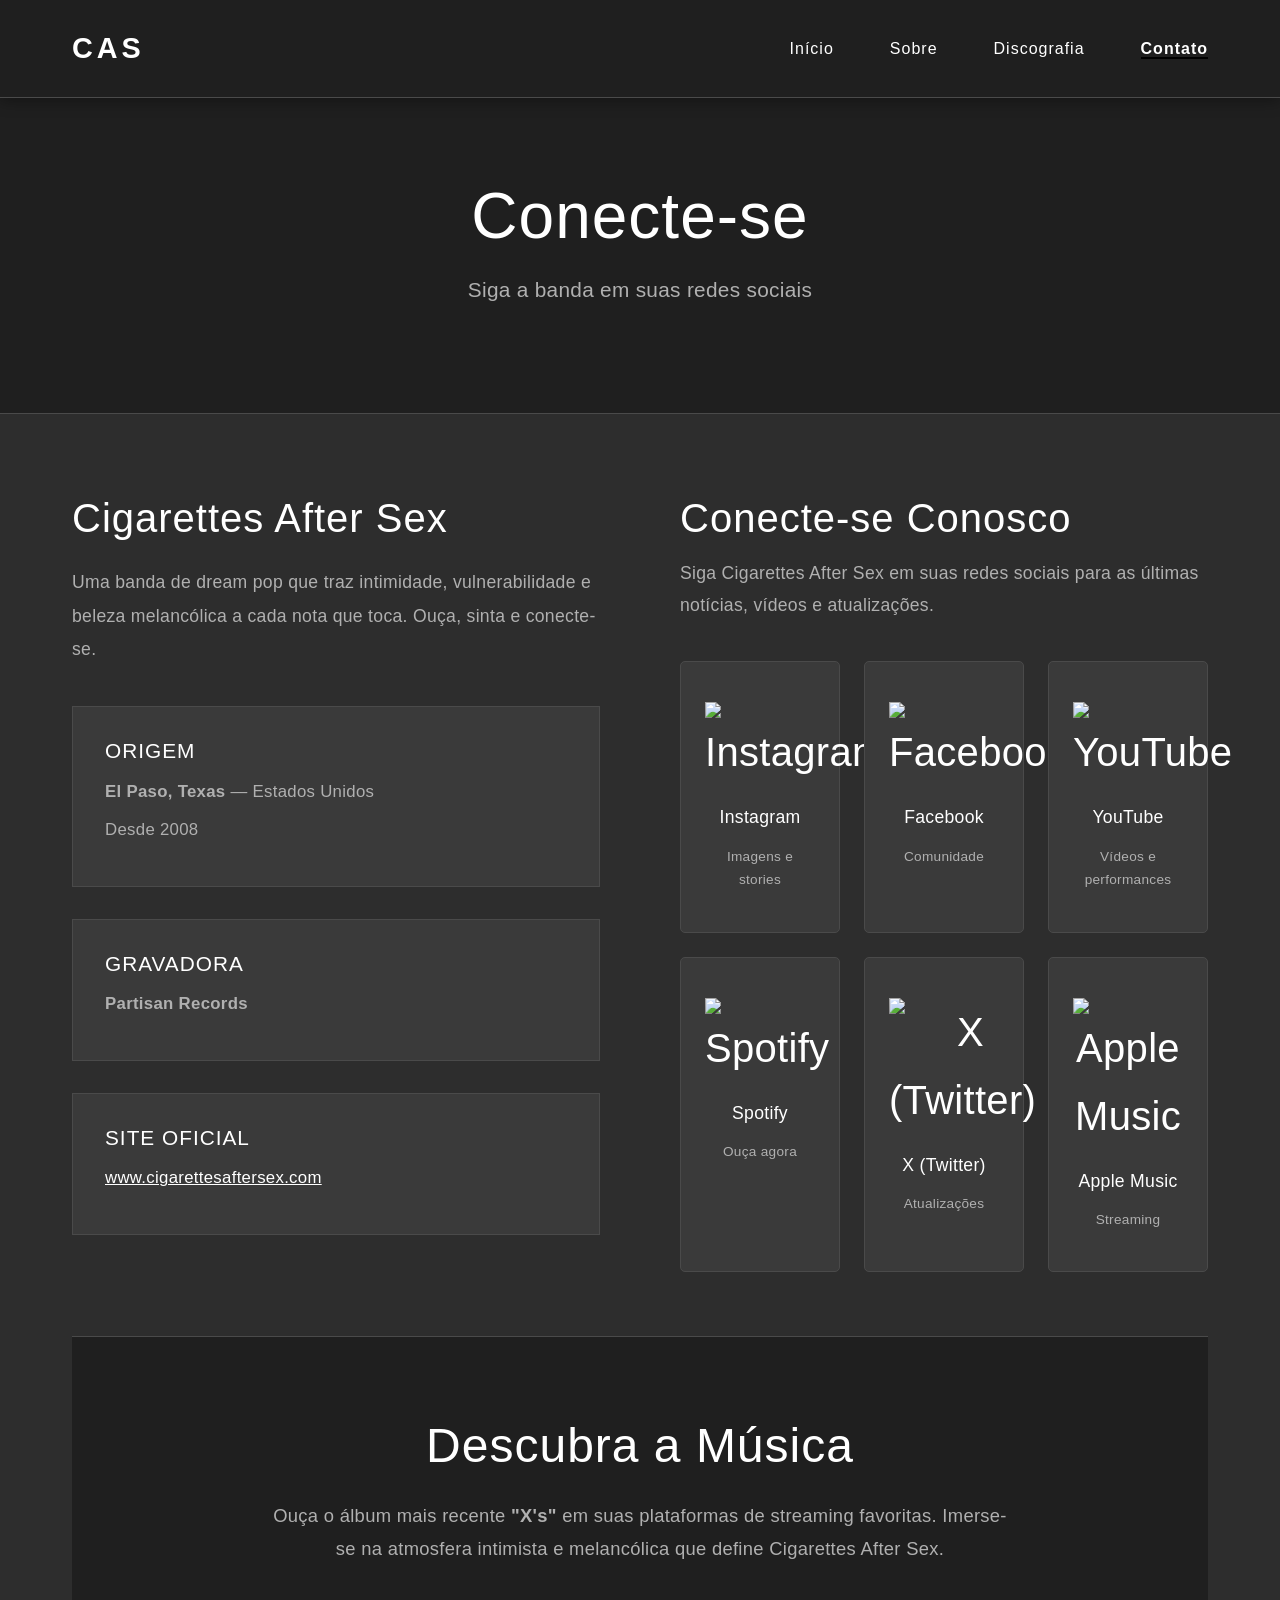
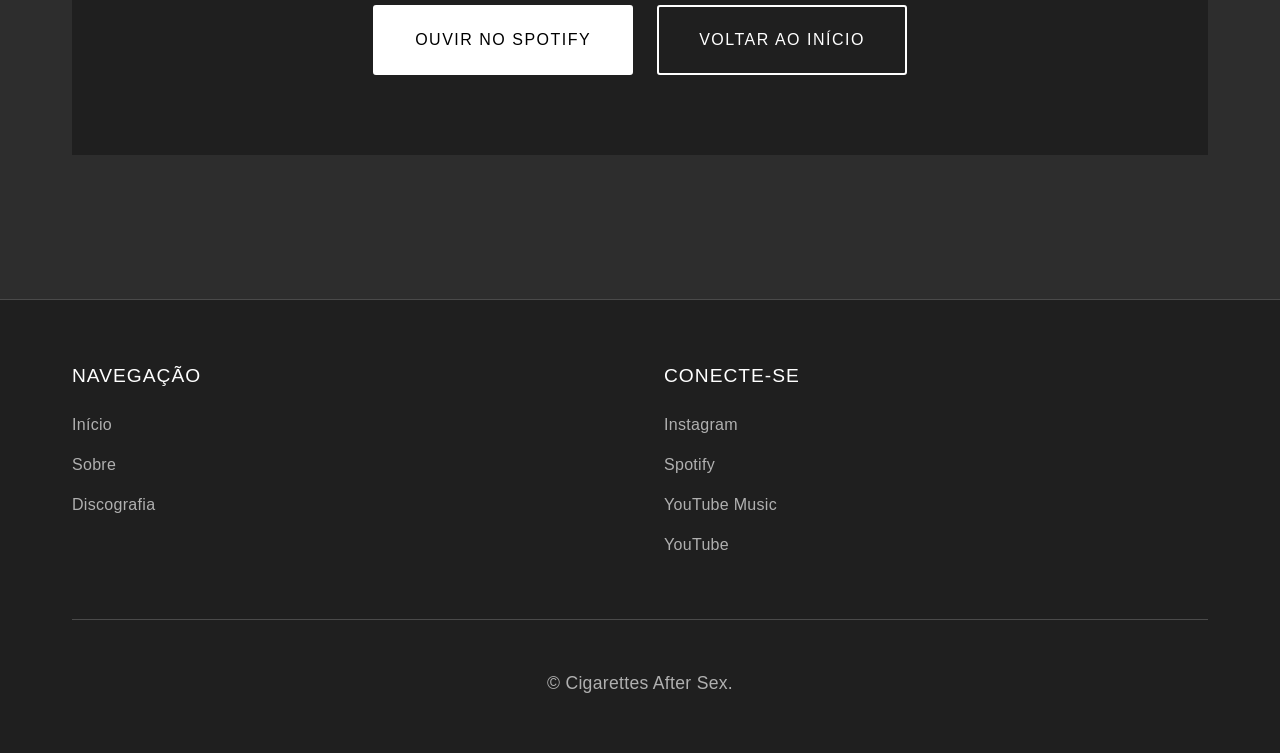
==== contato.html @ 768400b0 "Add files via upload" ====
<!DOCTYPE html>
<html lang="pt-BR">

<head>
    <meta charset="UTF-8">
    <meta name="viewport" content="width=device-width, initial-scale=1.0">
    <title>Cigarettes After Sex - Música Etérea</title>
    <link rel="stylesheet" href="styles.css">
    <link rel="preconnect" href="https://fonts.googleapis.com">
    <link rel="preconnect" href="https://fonts.gstatic.com" crossorigin>
    <link href="https://fonts.googleapis.com/css2?family=Roboto:wght@400;700&display=swap" rel="stylesheet">
    <link rel="icon" type="image/x-icon" href="img/Capa de Cigarettes After Sex.jpg">
</head>

<body>
    <!-- Navigation -->
    <nav class="navbar">
        <div class="nav-container">
            <div class="logo">CAS</div>
            <div class="hamburger" id="hamburger">
                <span></span>
                <span></span>
                <span></span>
            </div>
            <ul class="nav-menu" id="navMenu">
                <li><a href="index.html">Início</a></li>
                <li><a href="sobre.html">Sobre</a></li>
                <li><a href="discografia.html">Discografia</a></li>
                <li><a href="contato.html">Contato</a></li>
            </ul>
        </div>
    </nav>

    <!-- Page Header -->
    <section class="page-header">
        <div class="container">
            <h1>Conecte-se</h1>
            <p class="subtitle">Siga a banda em suas redes sociais</p>
        </div>
    </section>

    <!-- Content -->
    <main class="container content-main">
        <section class="contact-section">
            <div class="contact-grid">
                <div class="contact-info">
                    <h2>Cigarettes After Sex</h2>
                    <p class="about-text">
                        Uma banda de dream pop que traz intimidade, vulnerabilidade e beleza melancólica
                        a cada nota que toca. Ouça, sinta e conecte-se.
                    </p>

                    <div class="info-box">
                        <h3>Origem</h3>
                        <p><strong>El Paso, Texas</strong> — Estados Unidos</p>
                        <p class="small-text">Desde 2008</p>
                    </div>

                    <div class="info-box">
                        <h3>Gravadora</h3>
                        <p><strong>Partisan Records</strong></p>
                    </div>

                    <div class="info-box">
                        <h3>Site Oficial</h3>
                        <p><a href="https://www.cigarettesaftersex.com" target="_blank"
                                class="external-link">www.cigarettesaftersex.com</a></p>
                    </div>
                </div>

                <div class="social-links">
                    <h2>Conecte-se Conosco</h2>
                    <p class="social-intro">Siga Cigarettes After Sex em suas redes sociais para as últimas notícias,
                        vídeos e atualizações.</p>

                    <div class="social-grid">
                        <a href="https://www.instagram.com/cigsaftersex/" target="_blank" class="social-card">
                            <div class="social-icon"><img src="img/instagram.png" alt="Instagram"
                                    style="width: 40px; height: 40px;"></div>
                            <p>Instagram</p>
                            <span class="social-note">Imagens e stories</span>
                        </a>

                        <a href="https://www.facebook.com/CigarettesAfterSex/" target="_blank" class="social-card">
                            <div class="social-icon"><img src="img/facebook.png" alt="Facebook"
                                    style="width: 40px; height: 40px;"></div>
                            <p>Facebook</p>
                            <span class="social-note">Comunidade</span>
                        </a>

                        <a href="https://www.youtube.com/channel/UCqNxhPZoLJ81i5QaK4nqn8A" target="_blank"
                            class="social-card">
                            <div class="social-icon"><img src="img/youtube.png" alt="YouTube"
                                    style="width: 40px; height: 40px;"></div>
                            <p>YouTube</p>
                            <span class="social-note">Vídeos e performances</span>
                        </a>

                        <a href="https://open.spotify.com/intl-pt/artist/1QAJqy2dA3ihHBFIHRphZj?si=LBuPsVwVQZmtWp7Cc4Pc-w"
                            target="_blank" class="social-card">
                            <div class="social-icon"><img src="img/spotify.png" alt="Spotify"
                                    style="width: 40px; height: 40px;"></div>
                            <p>Spotify</p>
                            <span class="social-note">Ouça agora</span>
                        </a>

                        <a href="https://x.com/CigsAfterSexx" target="_blank" class="social-card">
                            <div class="social-icon"><img src="img/twitter.png" alt="X (Twitter)"
                                    style="width: 40px; height: 40px;"></div>
                            <p>X (Twitter)</p>
                            <span class="social-note">Atualizações</span>
                        </a>

                        <a href="https://music.apple.com/br/artist/cigarettes-after-sex/1069739468" target="_blank"
                            class="social-card">
                            <div class="social-icon"><img src="img/applemusic.png" alt="Apple Music"
                                    style="width: 80px; height: 80px;"></div>
                            <p>Apple Music</p>
                            <span class="social-note">Streaming</span>
                        </a>
                    </div>
                </div>
            </div>
        </section>

        <!-- Call to Action -->
        <section class="cta-section">
            <div class="cta-content">
                <h2>Descubra a Música</h2>
                <p>
                    Ouça o álbum mais recente <strong>"X's"</strong> em suas plataformas de streaming favoritas.
                    Imerse-se na atmosfera intimista e melancólica que define Cigarettes After Sex.
                </p>
                <div class="cta-buttons">
                    <a href="https://open.spotify.com/intl-pt/artist/1QAJqy2dA3ihHBFIHRphZj?si=LBuPsVwVQZmtWp7Cc4Pc-w"
                        class="btn btn-primary" target="_blank">Ouvir no
                        Spotify</a>
                    <a href="index.html" class="btn btn-secondary">Voltar ao Início</a>
                </div>
            </div>
        </section>
    </main>

    <!-- Footer -->
    <footer class="footer">
        <div class="container">
            <div class="footer-content">
                <div class="footer-section">
                    <h4>Navegação</h4>
                    <ul>
                        <li><a href="index.html">Início</a></li>
                        <li><a href="sobre.html">Sobre</a></li>
                        <li><a href="discografia.html">Discografia</a></li>
                    </ul>
                </div>
                <div class="footer-section">
                    <h4>Conecte-se</h4>
                    <ul>
                        <li><a href="https://www.instagram.com/cigsaftersex/" target="_blank">Instagram</a></li>
                        <li><a href="https://open.spotify.com/intl-pt/artist/1QAJqy2dA3ihHBFIHRphZj?si=LBuPsVwVQZmtWp7Cc4Pc-w"
                                target="_blank">Spotify</a></li>
                        <li><a href="https://music.youtube.com/channel/UCIMuwfTAzgZ5Dg84TmYxYkA?si=B16FmtwAJySwI1j8"
                                target="_blank">YouTube Music</a></li>
                        <li><a href="https://www.youtube.com/channel/UCqNxhPZoLJ81i5QaK4nqn8A"
                                target="_blank">YouTube</a></li>
                    </ul>
                </div>
            </div>
            <div class="footer-bottom">
                <p>&copy; Cigarettes After Sex.</p>
            </div>
        </div>
    </footer>

    <script src="script.js"></script>
</body>

</html>
---- styles.css ----
/* ==================== RESET & VARIABLES ==================== */

:root {
    --primary-color: #000000;
    --secondary-color: #2d2d2d;
    --accent-color: #3a3a3a;
    --light-bg: #1f1f1f;
    --border-color: #4a4a4a;
    --text-muted: #b0b0b0;
    --transition: all 0.3s ease;
}

* {
    margin: 0;
    padding: 0;
    box-sizing: border-box;
}

body {
    font-family: 'Segoe UI', Tahoma, Geneva, Verdana, sans-serif;
    line-height: 1.7;
    color: #ffffff;
    background-color: #2d2d2d;
    letter-spacing: 0.3px;
}

html {
    scroll-behavior: smooth;
}

/* ==================== TYPOGRAPHY ==================== */

h1,
h2,
h3,
h4,
h5,
h6 {
    font-weight: 300;
    letter-spacing: 1px;
    margin-bottom: 0.8em;
    line-height: 1.2;
}

h1 {
    font-size: 4rem;
}

h2 {
    font-size: 2.8rem;
}

h3 {
    font-size: 2rem;
}

h4 {
    font-size: 1.5rem;
}

p {
    margin-bottom: 1.2em;
    font-size: 1.1rem;
    line-height: 1.8;
}

a {
    color: #ffffff;
    text-decoration: none;
    transition: var(--transition);
}

a:hover {
    opacity: 0.8;
    text-decoration: underline;
}

/* ==================== UTILITIES ==================== */

.container {
    max-width: 1200px;
    margin: 0 auto;
    padding: 0 2rem;
}

/* ==================== NAVBAR ==================== */

.navbar {
    background-color: #1f1f1f;
    border-bottom: 1px solid var(--border-color);
    position: sticky;
    top: 0;
    z-index: 1000;
    box-shadow: 0 2px 15px rgba(0, 0, 0, 0.4);
}

.nav-container {
    max-width: 1200px;
    margin: 0 auto;
    padding: 1.5rem 2rem;
    display: flex;
    justify-content: space-between;
    align-items: center;
}

.logo {
    font-size: 1.8rem;
    font-weight: bold;
    letter-spacing: 4px;
    text-transform: uppercase;
    color: #ffffff;
    transition: var(--transition);
}

.logo:hover {
    opacity: 0.8;
}

.nav-menu {
    display: flex;
    list-style: none;
    gap: 3.5rem;
}

.nav-menu li {
    position: relative;
}

.nav-menu a {
    font-size: 1rem;
    font-weight: 400;
    letter-spacing: 1px;
    position: relative;
    color: #ffffff;
    transition: var(--transition);
}

.nav-menu a::after {
    content: '';
    position: absolute;
    bottom: -8px;
    left: 0;
    width: 0;
    height: 2px;
    background-color: #ffffff;
    transition: width 0.3s ease;
}

.nav-menu a:hover::after {
    width: 100%;
}

.hamburger {
    display: none;
    flex-direction: column;
    cursor: pointer;
    gap: 6px;
}

.hamburger span {
    width: 28px;
    height: 3px;
    background-color: #ffffff;
    transition: var(--transition);
    border-radius: 2px;
}

.hamburger.active span:nth-child(1) {
    transform: rotate(45deg) translate(10px, 10px);
}

.hamburger.active span:nth-child(2) {
    opacity: 0;
}

.hamburger.active span:nth-child(3) {
    transform: rotate(-45deg) translate(7px, -7px);
}

/* ==================== HERO SECTION ==================== */

.hero {
    position: relative;
    min-height: 100vh;
    display: flex;
    align-items: center;
    justify-content: center;
    overflow: hidden;
}

.hero-background {
    position: absolute;
    top: 0;
    left: 0;
    right: 0;
    bottom: 0;
    background: linear-gradient(135deg, #1a1a1a 0%, #2d2d2d 100%);
    z-index: -1;
}

.hero-content {
    text-align: center;
    color: #ffffff;
    padding: 2rem;
    z-index: 2;
}

.hero-title {
    font-size: 5rem;
    font-weight: 200;
    letter-spacing: 2px;
    margin-bottom: 1rem;
    text-transform: uppercase;
    animation: fadeInUp 1s ease;
}

.hero-subtitle {
    font-size: 1.7rem;
    font-weight: 300;
    letter-spacing: 2px;
    margin-bottom: 2rem;
    color: rgba(255, 255, 255, 0.85);
    animation: fadeInUp 1s ease 0.2s both;
}

.hero-divider {
    width: 60px;
    height: 2px;
    background-color: rgba(255, 255, 255, 0.6);
    margin: 0 auto;
    animation: fadeInUp 1s ease 0.4s both;
}

/* ==================== FEATURED SECTION ==================== */

.featured {
    padding: 6rem 2rem;
    background-color: #2d2d2d;
}

.featured-grid {
    display: grid;
    grid-template-columns: repeat(auto-fit, minmax(300px, 1fr));
    gap: 3rem;
    max-width: 1200px;
    margin: 0 auto;
}

.featured-card {
    padding: 3rem;
    background-color: #3a3a3a;
    border: 1px solid var(--border-color);
    transition: var(--transition);
    position: relative;
    color: #ffffff;
}

.featured-card:hover {
    border-color: #ffffff;
    transform: translateY(-5px);
    box-shadow: 0 10px 30px rgba(0, 0, 0, 0.2);
}

.card-number {
    font-size: 3.5rem;
    font-weight: 200;
    color: #ffffff;
    margin-bottom: 1rem;
    letter-spacing: 2px;
    opacity: 0.7;
}

.featured-card h3 {
    margin-bottom: 1rem;
    font-weight: 300;
    font-size: 1.8rem;
}

.featured-card p {
    font-size: 1.05rem;
    color: var(--text-muted);
    line-height: 1.8;
}

/* ==================== LATEST ALBUM SECTION ==================== */

.latest-album {
    padding: 6rem 2rem;
    background-color: #1f1f1f;
}

.album-content {
    display: grid;
    grid-template-columns: 1fr 1fr;
    gap: 4rem;
    align-items: center;
    max-width: 1200px;
    margin: 0 auto;
}

.album-info h2 {
    color: #ffffff;
    font-weight: 300;
    font-size: 1.1rem;
    letter-spacing: 2px;
    text-transform: uppercase;
    margin-bottom: 1rem;
    opacity: 0.8;
}

.album-title {
    font-size: 4rem;
    font-weight: 200;
    margin-bottom: 1.5rem;
    letter-spacing: 1px;
}

.album-date {
    color: var(--text-muted);
    font-size: 1rem;
    margin-bottom: 1.5rem;
}

.album-description {
    color: var(--text-muted);
    line-height: 1.9;
    font-size: 1.05rem;
}

.album-visual {
    display: flex;
    justify-content: center;
}

.album-placeholder {
    width: 280px;
    height: 280px;
    background-color: var(--accent-color);
    display: flex;
    align-items: center;
    justify-content: center;
    font-size: 2rem;
    color: #ffffff;
    font-weight: 200;
    letter-spacing: 3px;
    border: 1px solid var(--border-color);
    aspect-ratio: 1 / 1;
}

.album-placeholder img {
    width: 100%;
    height: 100%;
    object-fit: cover;
}

.album-placeholder-large {
    width: 220px;
    height: 220px;
    background-color: var(--accent-color);
    display: flex;
    align-items: center;
    justify-content: center;
    font-size: 2rem;
    color: #ffffff;
    font-weight: 200;
    letter-spacing: 2px;
    border: 1px solid var(--border-color);
    margin: 0 auto;
    aspect-ratio: 1 / 1;
}

.album-placeholder-large img {
    width: 100%;
    height: 100%;
    object-fit: cover;
}

/* ==================== PAGE HEADER ==================== */

.page-header {
    padding: 5rem 2rem;
    background-color: #1f1f1f;
    border-bottom: 1px solid var(--border-color);
    text-align: center;
    color: #ffffff;
}

.page-header h1 {
    margin-bottom: 1rem;
    font-weight: 300;
}

.page-header .subtitle {
    color: var(--text-muted);
    font-size: 1.3rem;
    font-weight: 300;
}

/* ==================== CONTENT MAIN ==================== */

.content-main {
    padding: 5rem 2rem;
    background-color: #2d2d2d;
}

.article-content {
    max-width: 900px;
    margin: 0 auto;
}

.text-section {
    margin-bottom: 4rem;
}

.text-section h2 {
    margin-bottom: 1.5rem;
    padding-bottom: 1rem;
    border-bottom: 1px solid var(--border-color);
    font-size: 2.3rem;
}

.text-section p {
    color: var(--text-muted);
    line-height: 1.9;
    font-size: 1.1rem;
}

/* ==================== GENRES & MEMBERS GRID ==================== */

.genres-grid {
    display: flex;
    flex-wrap: wrap;
    gap: 1rem;
    margin-top: 1.5rem;
}

.genre-tag {
    background-color: var(--accent-color);
    color: #ffffff;
    padding: 0.8rem 1.8rem;
    font-size: 0.95rem;
    letter-spacing: 0.5px;
    border-radius: 3px;
    border: 1px solid var(--border-color);
}

.members-grid {
    display: grid;
    grid-template-columns: repeat(auto-fit, minmax(280px, 1fr));
    gap: 2rem;
    margin-top: 2rem;
}

.member-card {
    padding: 2.5rem;
    background-color: var(--accent-color);
    border: 1px solid var(--border-color);
    transition: var(--transition);
    color: #ffffff;
}

.member-card:hover {
    background-color: #4a4a4a;
    border-color: #ffffff;
    transform: translateY(-3px);
}

.member-card h4 {
    font-size: 1.5rem;
    margin-bottom: 0.5rem;
}

.member-card p {
    margin: 0.5rem 0;
    font-size: 1.05rem;
    color: var(--text-muted);
}

.member-role {
    font-style: italic;
    color: #999999;
    font-size: 0.9rem;
}

.member-card:hover .member-role {
    color: rgba(255, 255, 255, 0.8);
}

/* ==================== DISCOGRAPHY ==================== */

.discography-section {
    margin-bottom: 5rem;
}

.section-title {
    font-size: 2.8rem;
    font-weight: 300;
    margin-bottom: 3rem;
    padding-bottom: 1.5rem;
    border-bottom: 1px solid var(--border-color);
}

.albums-grid {
    display: grid;
    grid-template-columns: repeat(auto-fit, minmax(350px, 1fr));
    gap: 3rem;
}

.album-item {
    display: grid;
    grid-template-columns: 220px 1fr;
    gap: 2.5rem;
    padding: 2.5rem;
    background-color: var(--accent-color);
    border: 1px solid var(--border-color);
    transition: var(--transition);
    color: #ffffff;
}

.album-item:hover {
    border-color: #ffffff;
    box-shadow: 0 10px 30px rgba(0, 0, 0, 0.2);
    transform: translateY(-3px);
}

.album-cover {
    display: flex;
    align-items: center;
    justify-content: center;
}

.album-info-detail h3 {
    margin-bottom: 0.5rem;
    font-size: 1.7rem;
}

.album-year {
    color: #ffffff;
    font-weight: bold;
    margin-bottom: 0.5rem;
    font-size: 1.1rem;
}

.album-label {
    color: var(--text-muted);
    font-size: 0.9rem;
    margin-bottom: 1rem;
}

.album-description {
    color: var(--text-muted);
    font-size: 1rem;
    line-height: 1.8;
}

.singles-grid {
    display: grid;
    grid-template-columns: repeat(auto-fit, minmax(220px, 1fr));
    gap: 2rem;
}

.single-item {
    padding: 1.5rem;
    border: 1px solid var(--border-color);
    text-align: center;
    transition: var(--transition);
    position: relative;
    background-color: var(--accent-color);
    color: #ffffff;
}

.single-item:hover {
    background-color: #4a4a4a;
    color: #ffffff;
    border-color: #ffffff;
    transform: translateY(-3px);
}

.single-image {
    width: 100%;
    aspect-ratio: 1 / 1;
    object-fit: cover;
    margin-bottom: 1rem;
    border: 1px solid var(--border-color);
}

.single-marker {
    font-size: 2.5rem;
    margin-bottom: 1rem;
}

.single-item h4 {
    margin-bottom: 0.5rem;
    font-size: 1.3rem;
}

.single-year {
    color: #ffffff;
    font-weight: bold;
    margin-bottom: 0.5rem;
    font-size: 1rem;
}

.single-note {
    font-size: 0.9rem;
    color: var(--text-muted);
}

.single-item:hover .single-note,
.single-item:hover .single-year {
    color: rgba(255, 255, 255, 0.95);
}

/* ==================== TRACKS SECTION ==================== */

.tracks-container {
    display: grid;
    grid-template-columns: repeat(auto-fit, minmax(320px, 1fr));
    gap: 2.5rem;
}

.album-tracks {
    background-color: var(--accent-color);
    border: 1px solid var(--border-color);
    border-radius: 5px;
    padding: 2rem;
    transition: var(--transition);
}

.album-tracks:hover {
    border-color: #ffffff;
    box-shadow: 0 10px 30px rgba(0, 0, 0, 0.2);
    transform: translateY(-3px);
}

.album-tracks-title {
    font-size: 1.6rem;
    font-weight: 400;
    margin-bottom: 1.5rem;
    padding-bottom: 1rem;
    border-bottom: 2px solid var(--border-color);
    color: #ffffff;
}

.album-tracks-description {
    font-size: 0.95rem;
    color: var(--text-muted);
    margin-bottom: 1.5rem;
    line-height: 1.6;
    padding: 1rem 0;
    border-left: 2px solid var(--border-color);
    padding-left: 1rem;
}

.tracks-list {
    display: flex;
    flex-direction: column;
    gap: 0.8rem;
}

.track-item {
    display: flex;
    align-items: center;
    gap: 1rem;
    padding: 0.8rem 0;
    border-bottom: 1px solid rgba(74, 74, 74, 0.5);
    transition: var(--transition);
}

.track-item:last-child {
    border-bottom: none;
}

.track-item:hover {
    padding-left: 0.5rem;
    color: rgba(255, 255, 255, 0.9);
}

.track-number {
    display: inline-flex;
    align-items: center;
    justify-content: center;
    width: 28px;
    min-width: 28px;
    height: 28px;
    background-color: rgba(255, 255, 255, 0.1);
    border-radius: 50%;
    font-size: 0.85rem;
    font-weight: 600;
    color: #ffffff;
}

.track-item:hover .track-number {
    background-color: #ffffff;
    color: #000000;
}

.track-name {
    flex: 1;
    color: #ffffff;
    font-size: 1rem;
    font-weight: 400;
}

.track-duration {
    color: var(--text-muted);
    font-size: 0.9rem;
    min-width: 45px;
    text-align: right;
}

.track-item:hover .track-duration {
    color: rgba(255, 255, 255, 0.8);
}

/* ==================== TIMELINE ==================== */

.timeline {
    position: relative;
    padding: 2rem 0;
}

.timeline::before {
    content: '';
    position: absolute;
    left: 50%;
    transform: translateX(-50%);
    width: 1px;
    height: 100%;
    background-color: var(--border-color);
}

.timeline-item {
    display: flex;
    align-items: center;
    margin-bottom: 2.5rem;
    position: relative;
}

.timeline-item:nth-child(odd) {
    flex-direction: row;
    text-align: right;
}

.timeline-item:nth-child(odd) .timeline-marker {
    margin-left: auto;
    margin-right: 2rem;
}

.timeline-item:nth-child(even) {
    flex-direction: row-reverse;
    text-align: left;
}

.timeline-item:nth-child(even) .timeline-marker {
    margin-left: 2rem;
}

.timeline-marker {
    background-color: #ffffff;
    color: #000000;
    padding: 0.6rem 1.2rem;
    border-radius: 3px;
    font-weight: bold;
    font-size: 1rem;
    letter-spacing: 0.5px;
    min-width: 90px;
    position: relative;
    z-index: 1;
}

.timeline-item p {
    flex: 1;
    color: var(--text-muted);
    max-width: 350px;
    margin: 0;
    font-size: 1.05rem;
}

/* ==================== CONTACT SECTION ==================== */

.contact-section {
    max-width: 1200px;
    margin: 0 auto;
}

.contact-grid {
    display: grid;
    grid-template-columns: 1fr 1fr;
    gap: 5rem;
}

.contact-info {
    max-width: 550px;
    color: #ffffff;
}

.contact-info h2 {
    font-size: 2.5rem;
    margin-bottom: 1.5rem;
}

.about-text {
    color: var(--text-muted);
    line-height: 1.9;
    margin-bottom: 2.5rem;
    font-size: 1.1rem;
}

.info-box {
    padding: 2rem;
    background-color: var(--accent-color);
    border: 1px solid var(--border-color);
    margin-bottom: 2rem;
    transition: var(--transition);
    color: #ffffff;
}

.info-box:hover {
    border-color: #ffffff;
    transform: translateX(5px);
}

.info-box h3 {
    margin-bottom: 0.8rem;
    font-size: 1.3rem;
    text-transform: uppercase;
    letter-spacing: 1px;
}

.info-box p {
    margin: 0.5rem 0;
    color: var(--text-muted);
    font-size: 1.05rem;
}

.small-text {
    font-size: 0.9rem;
}

.external-link {
    color: #ffffff;
    text-decoration: underline;
    transition: var(--transition);
}

.external-link:hover {
    opacity: 0.8;
}

.social-links {
    max-width: 100%;
}

.social-links h2 {
    font-size: 2.5rem;
    margin-bottom: 1rem;
}

.social-intro {
    color: var(--text-muted);
    line-height: 1.8;
    margin-bottom: 2.5rem;
    font-size: 1.1rem;
}

.social-grid {
    display: grid;
    grid-template-columns: repeat(auto-fit, minmax(160px, 1fr));
    gap: 1.5rem;
}

.social-card {
    padding: 2.5rem 1.5rem;
    text-align: center;
    border: 1px solid var(--border-color);
    transition: var(--transition);
    background-color: var(--accent-color);
    color: #ffffff;
    border-radius: 5px;
}

.social-card:hover {
    background-color: #4a4a4a;
    color: #ffffff;
    border-color: #ffffff;
    transform: translateY(-5px);
}

.social-icon {
    font-size: 2.5rem;
    margin-bottom: 1rem;
}

.social-card p {
    margin: 0.7rem 0;
    font-weight: 500;
    font-size: 1.1rem;
}

.social-note {
    display: block;
    font-size: 0.85rem;
    color: var(--text-muted);
    margin: 0;
}

.social-card:hover .social-note {
    color: rgba(255, 255, 255, 0.9);
}

/* ==================== CTA SECTION ==================== */

.cta-section {
    padding: 5rem 2rem;
    background-color: #1f1f1f;
    margin-top: 4rem;
    border-top: 1px solid var(--border-color);
    color: #ffffff;
}

.cta-content {
    max-width: 750px;
    margin: 0 auto;
    text-align: center;
}

.cta-content h2 {
    margin-bottom: 1.5rem;
    font-size: 3rem;
}

.cta-content p {
    color: var(--text-muted);
    margin-bottom: 2.5rem;
    font-size: 1.15rem;
}

.cta-buttons {
    display: flex;
    gap: 1.5rem;
    justify-content: center;
    flex-wrap: wrap;
}

.btn {
    padding: 1.2rem 2.5rem;
    border: 2px solid #ffffff;
    text-transform: uppercase;
    letter-spacing: 1.5px;
    font-weight: 500;
    transition: var(--transition);
    cursor: pointer;
    display: inline-block;
    font-size: 1rem;
    border-radius: 3px;
}

.btn-primary {
    background-color: #ffffff;
    color: #000000;
}

.btn-primary:hover {
    background-color: transparent;
    color: #ffffff;
}

.btn-secondary {
    background-color: transparent;
    color: #ffffff;
    border-color: #ffffff;
}

.btn-secondary:hover {
    background-color: #ffffff;
    color: #000000;
}

/* ==================== FOOTER ==================== */

.footer {
    background-color: #1f1f1f;
    color: #ffffff;
    padding: 4rem 2rem 2rem;
    margin-top: 4rem;
    border-top: 1px solid var(--border-color);
}

.footer-content {
    display: grid;
    grid-template-columns: repeat(auto-fit, minmax(250px, 1fr));
    gap: 3rem;
    max-width: 1200px;
    margin: 0 auto;
    margin-bottom: 3rem;
    padding-bottom: 3rem;
    border-bottom: 1px solid var(--border-color);
}

.footer-section h4 {
    margin-bottom: 1.5rem;
    font-weight: 400;
    letter-spacing: 1px;
    font-size: 1.2rem;
    text-transform: uppercase;
}

.footer-section ul {
    list-style: none;
}

.footer-section ul li {
    margin-bottom: 0.8rem;
}

.footer-section a {
    color: var(--text-muted);
    transition: var(--transition);
    font-size: 1rem;
}

.footer-section a:hover {
    color: #ffffff;
    text-decoration: underline;
}

.footer-bottom {
    max-width: 1200px;
    margin: 0 auto;
    text-align: center;
    font-size: 0.95rem;
    color: var(--text-muted);
}

/* ==================== ANIMATIONS ==================== */

@keyframes fadeInUp {
    from {
        opacity: 0;
        transform: translateY(30px);
    }

    to {
        opacity: 1;
        transform: translateY(0);
    }
}

/* ==================== RESPONSIVE DESIGN ==================== */

@media (max-width: 768px) {
    h1 {
        font-size: 2.8rem;
    }

    h2 {
        font-size: 2rem;
    }

    h3 {
        font-size: 1.5rem;
    }

    .nav-menu {
        display: none;
        position: absolute;
        top: 100%;
        left: 0;
        right: 0;
        flex-direction: column;
        background-color: #1f1f1f;
        gap: 0;
        border-top: 1px solid var(--border-color);
    }

    .nav-menu.active {
        display: flex;
    }

    .nav-menu li {
        border-bottom: 1px solid var(--border-color);
    }

    .nav-menu a {
        display: block;
        padding: 1.2rem 2rem;
        font-size: 1.1rem;
    }

    .hamburger {
        display: flex;
    }

    .hero-title {
        font-size: 2.8rem;
    }

    .hero-subtitle {
        font-size: 1.3rem;
    }

    .featured-grid {
        grid-template-columns: 1fr;
    }

    .album-content {
        grid-template-columns: 1fr;
        gap: 2rem;
    }

    .contact-grid {
        grid-template-columns: 1fr;
        gap: 3rem;
    }

    .album-item {
        grid-template-columns: 1fr;
    }

    .timeline::before {
        left: 20px;
    }

    .timeline-item:nth-child(odd),
    .timeline-item:nth-child(even) {
        flex-direction: row !important;
        text-align: left !important;
    }

    .timeline-marker {
        margin-right: 1.5rem !important;
    }

    .timeline-item p {
        max-width: 100%;
    }

    .cta-buttons {
        flex-direction: column;
    }

    .btn {
        width: 100%;
    }

    .albums-grid {
        grid-template-columns: 1fr;
    }
}

@media (max-width: 480px) {
    h1 {
        font-size: 2rem;
    }

    h2 {
        font-size: 1.5rem;
    }

    p {
        font-size: 1rem;
    }

    .container {
        padding: 0 1rem;
    }

    .nav-container {
        padding: 1rem;
    }

    .logo {
        font-size: 1.3rem;
    }

    .hero-title {
        font-size: 2rem;
    }

    .hero-subtitle {
        font-size: 1.1rem;
    }

    .featured-grid {
        gap: 1.5rem;
    }

    .featured-card {
        padding: 1.5rem;
    }

    .social-grid {
        grid-template-columns: 1fr;
    }

    .singles-grid {
        grid-template-columns: 1fr;
    }

    .album-placeholder-large {
        width: 180px;
        height: 180px;
    }

    .social-card {
        padding: 2rem 1rem;
    }

    .contact-grid {
        gap: 2rem;
    }
}
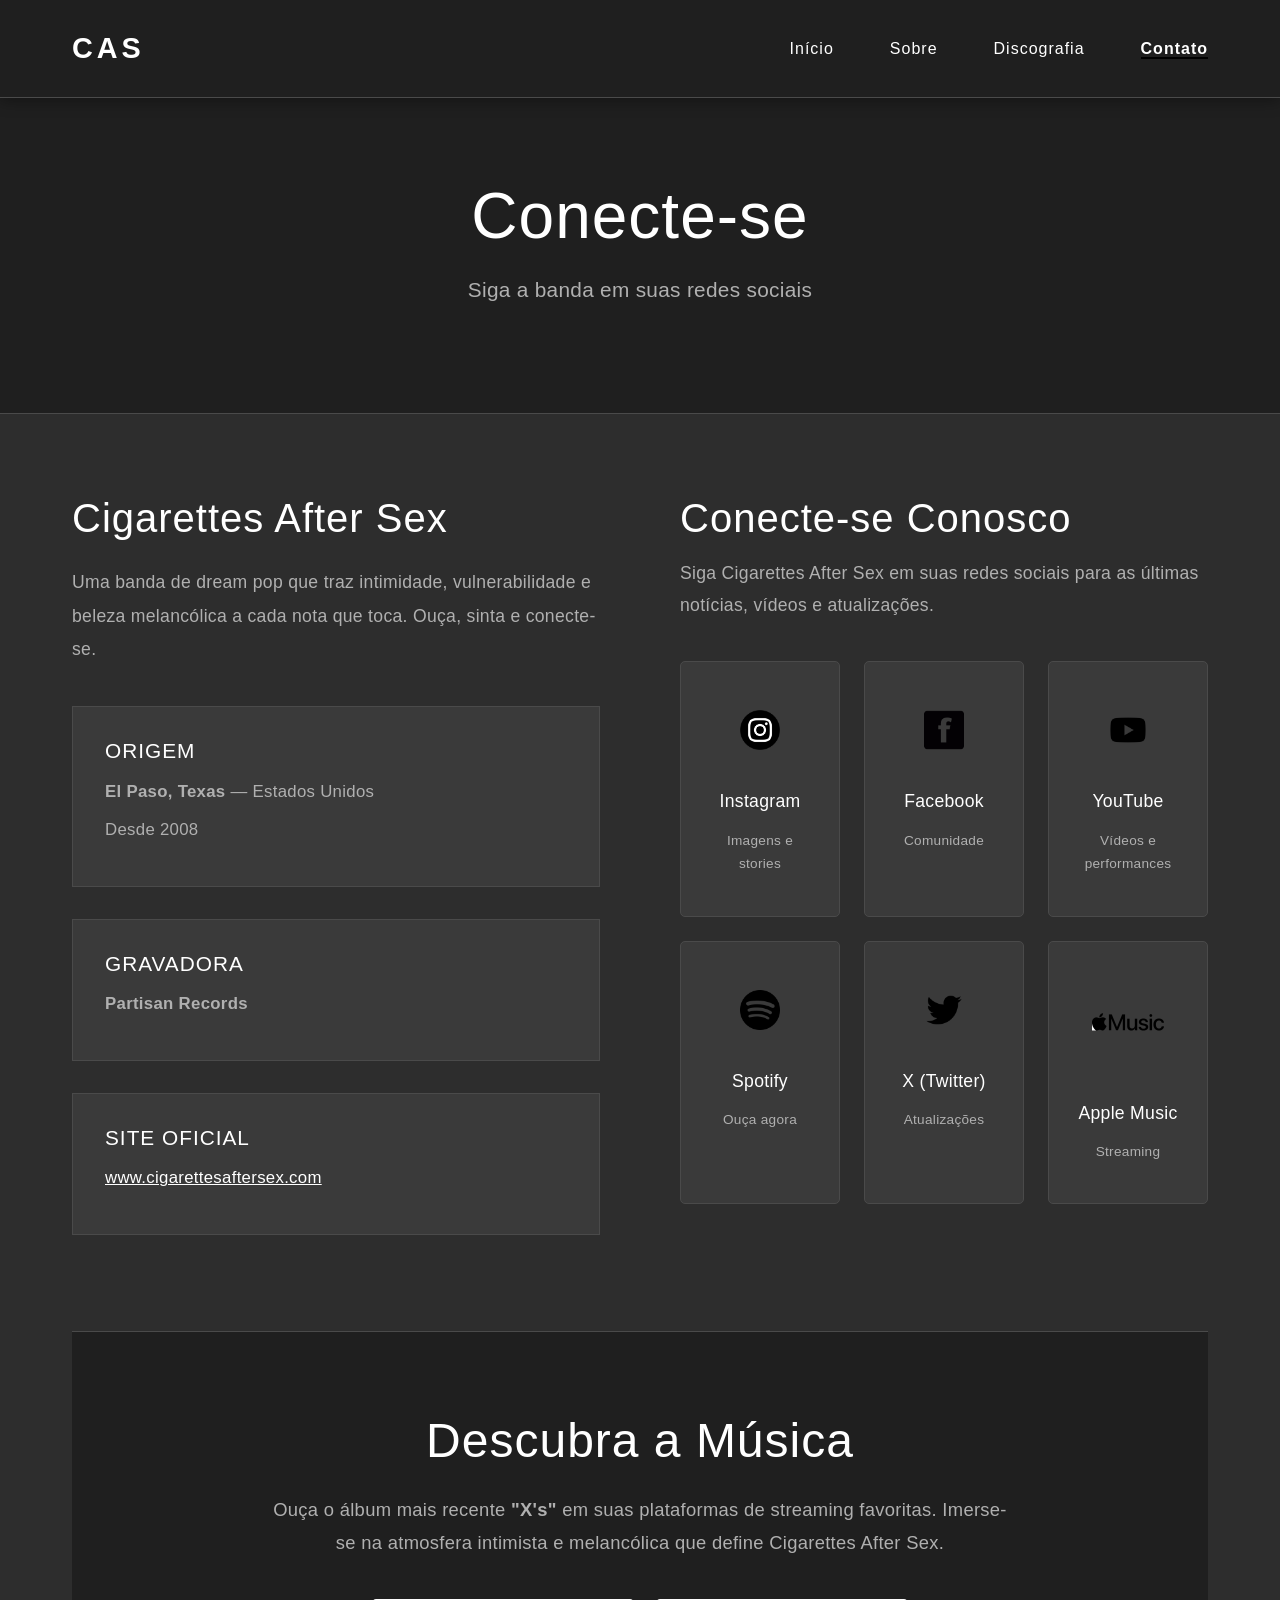
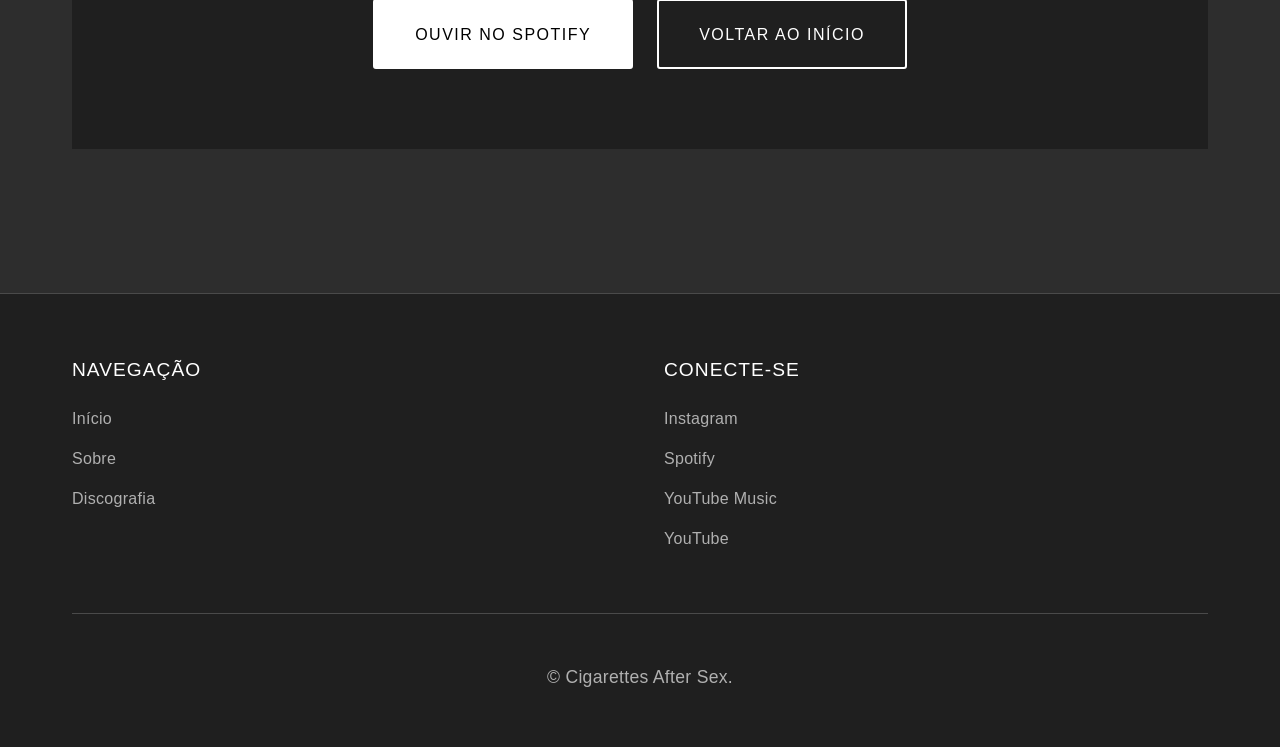
==== commit 012f345a: "Fix HTML encoding issues in contato.html" ====
--- a/contato.html
+++ b/contato.html
@@ -9,7 +9,7 @@
     <link rel="preconnect" href="https://fonts.googleapis.com">
     <link rel="preconnect" href="https://fonts.gstatic.com" crossorigin>
     <link href="https://fonts.googleapis.com/css2?family=Roboto:wght@400;700&display=swap" rel="stylesheet">
-    <link rel="icon" type="image/x-icon" href="img/Capa de Cigarettes After Sex.jpg">
+    <link rel="icon" type="image/x-icon" href="Capa de Cigarettes After Sex.jpg">
 </head>
 
 <body>
@@ -75,14 +75,14 @@
 
                     <div class="social-grid">
                         <a href="https://www.instagram.com/cigsaftersex/" target="_blank" class="social-card">
-                            <div class="social-icon"><img src="img/instagram.png" alt="Instagram"
+                            <div class="social-icon"><img src="instagram.png" alt="Instagram"
                                     style="width: 40px; height: 40px;"></div>
                             <p>Instagram</p>
                             <span class="social-note">Imagens e stories</span>
                         </a>
 
                         <a href="https://www.facebook.com/CigarettesAfterSex/" target="_blank" class="social-card">
-                            <div class="social-icon"><img src="img/facebook.png" alt="Facebook"
+                            <div class="social-icon"><img src="facebook.png" alt="Facebook"
                                     style="width: 40px; height: 40px;"></div>
                             <p>Facebook</p>
                             <span class="social-note">Comunidade</span>
@@ -90,7 +90,7 @@
 
                         <a href="https://www.youtube.com/channel/UCqNxhPZoLJ81i5QaK4nqn8A" target="_blank"
                             class="social-card">
-                            <div class="social-icon"><img src="img/youtube.png" alt="YouTube"
+                            <div class="social-icon"><img src="youtube.png" alt="YouTube"
                                     style="width: 40px; height: 40px;"></div>
                             <p>YouTube</p>
                             <span class="social-note">Vídeos e performances</span>
@@ -98,14 +98,14 @@
 
                         <a href="https://open.spotify.com/intl-pt/artist/1QAJqy2dA3ihHBFIHRphZj?si=LBuPsVwVQZmtWp7Cc4Pc-w"
                             target="_blank" class="social-card">
-                            <div class="social-icon"><img src="img/spotify.png" alt="Spotify"
+                            <div class="social-icon"><img src="spotify.png" alt="Spotify"
                                     style="width: 40px; height: 40px;"></div>
                             <p>Spotify</p>
                             <span class="social-note">Ouça agora</span>
                         </a>
 
                         <a href="https://x.com/CigsAfterSexx" target="_blank" class="social-card">
-                            <div class="social-icon"><img src="img/twitter.png" alt="X (Twitter)"
+                            <div class="social-icon"><img src="twitter.png" alt="X (Twitter)"
                                     style="width: 40px; height: 40px;"></div>
                             <p>X (Twitter)</p>
                             <span class="social-note">Atualizações</span>
@@ -113,7 +113,7 @@
 
                         <a href="https://music.apple.com/br/artist/cigarettes-after-sex/1069739468" target="_blank"
                             class="social-card">
-                            <div class="social-icon"><img src="img/applemusic.png" alt="Apple Music"
+                            <div class="social-icon"><img src="applemusic.png" alt="Apple Music"
                                     style="width: 80px; height: 80px;"></div>
                             <p>Apple Music</p>
                             <span class="social-note">Streaming</span>
@@ -175,4 +175,4 @@
     <script src="script.js"></script>
 </body>
 
-</html>+</html>
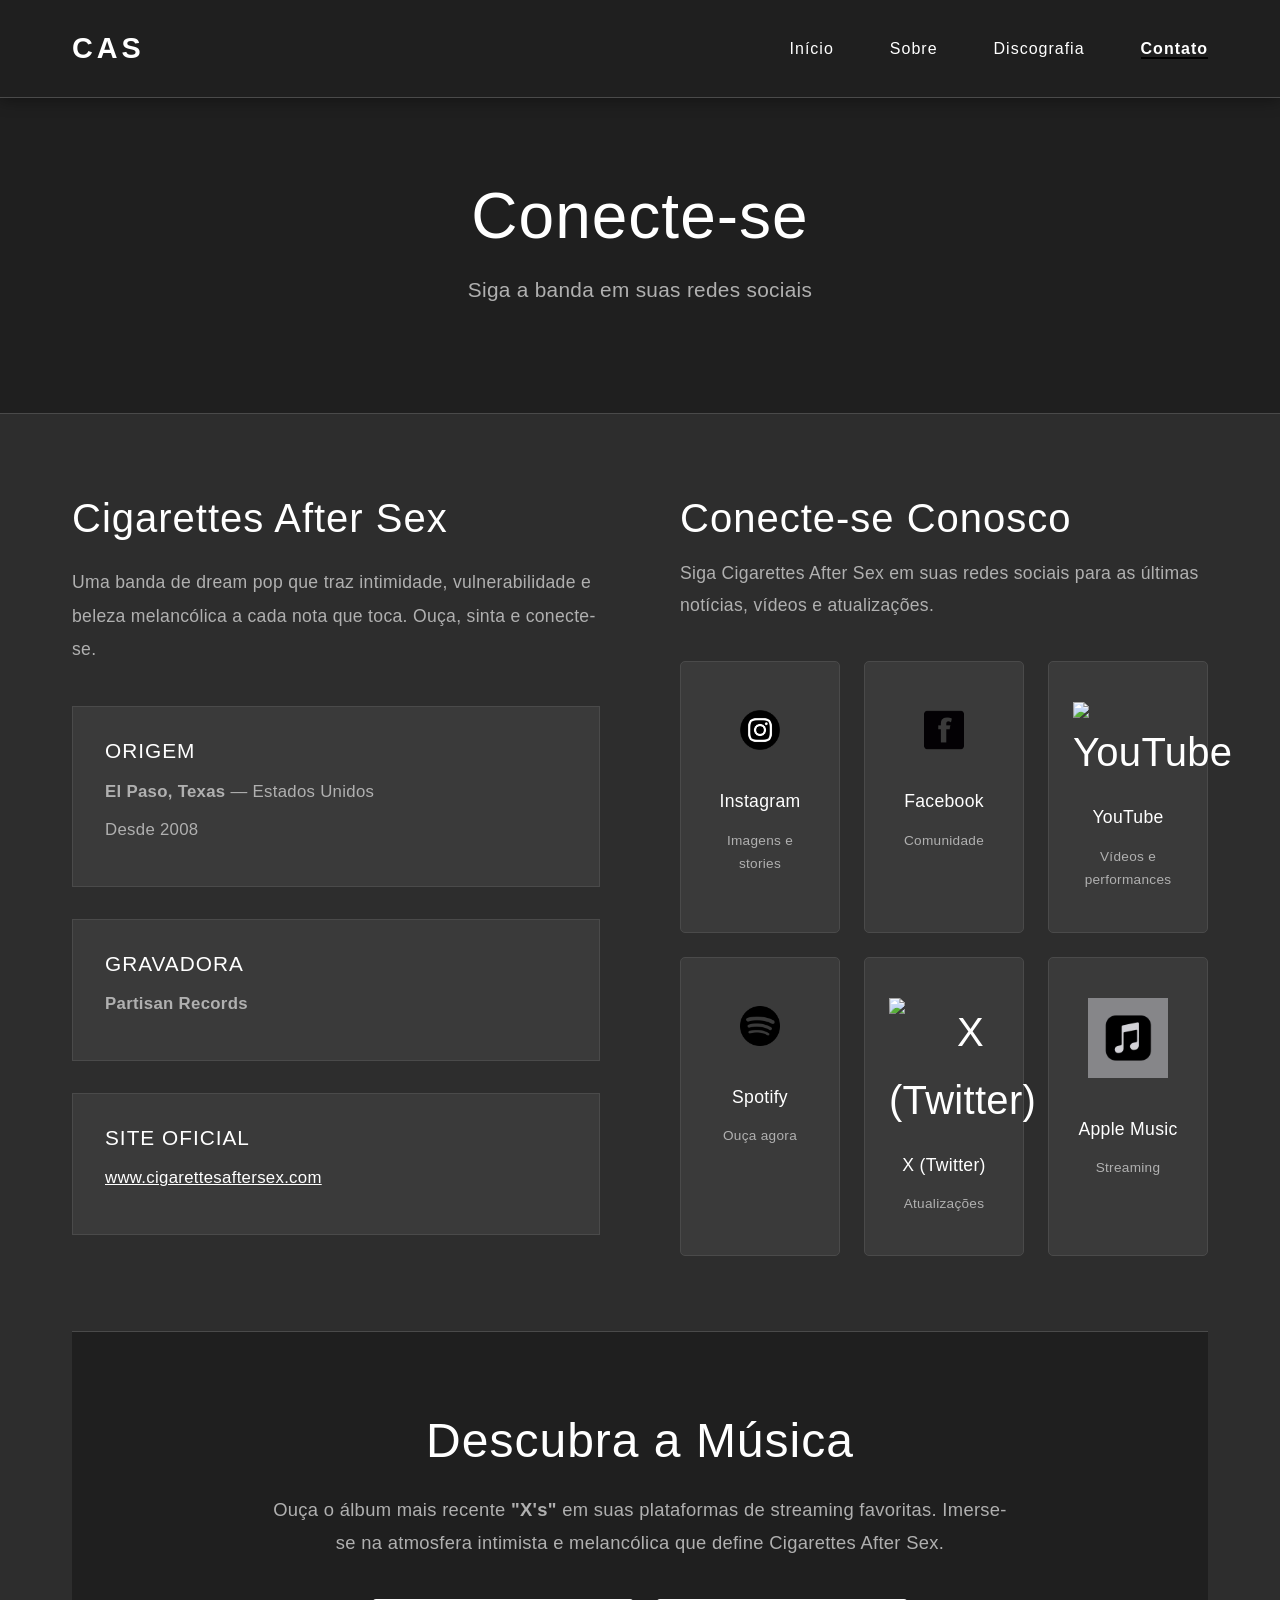
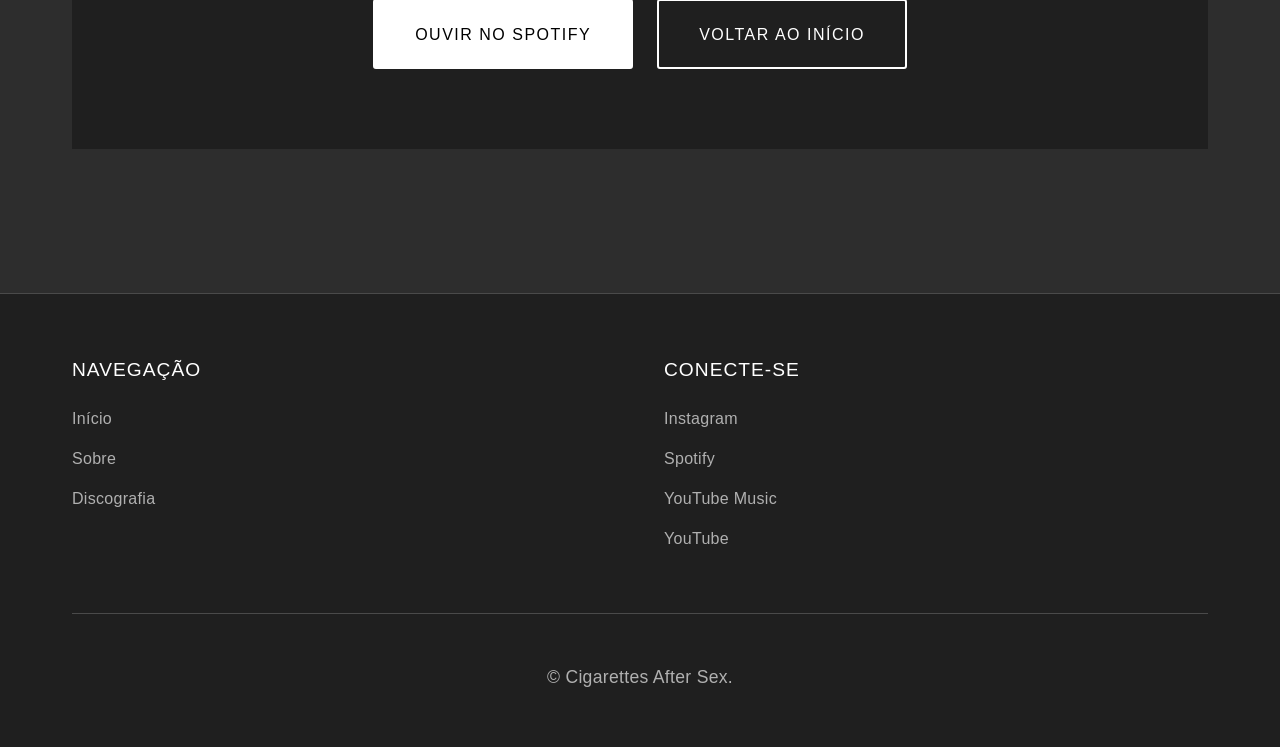
==== commit 7bc7cf9c: "Update contato.html" ====
--- a/contato.html
+++ b/contato.html
@@ -5,29 +5,40 @@
     <meta charset="UTF-8">
     <meta name="viewport" content="width=device-width, initial-scale=1.0">
     <title>Cigarettes After Sex - Música Etérea</title>
+
     <link rel="stylesheet" href="styles.css">
+
     <link rel="preconnect" href="https://fonts.googleapis.com">
     <link rel="preconnect" href="https://fonts.gstatic.com" crossorigin>
-    <link href="https://fonts.googleapis.com/css2?family=Roboto:wght@400;700&display=swap" rel="stylesheet">
-    <link rel="icon" type="image/x-icon" href="Capa de Cigarettes After Sex.jpg">
+
+    <link href="https://fonts.googleapis.com/css2?family=Roboto:wght@400;700&display=swap"
+        rel="stylesheet">
+
+    <link rel="icon" type="image/x-icon"
+        href="img/Capa de Cigarettes After Sex.jpg">
 </head>
 
 <body>
+
     <!-- Navigation -->
     <nav class="navbar">
         <div class="nav-container">
+
             <div class="logo">CAS</div>
+
             <div class="hamburger" id="hamburger">
                 <span></span>
                 <span></span>
                 <span></span>
             </div>
+
             <ul class="nav-menu" id="navMenu">
                 <li><a href="index.html">Início</a></li>
                 <li><a href="sobre.html">Sobre</a></li>
                 <li><a href="discografia.html">Discografia</a></li>
                 <li><a href="contato.html">Contato</a></li>
             </ul>
+
         </div>
     </nav>
 
@@ -35,144 +46,298 @@
     <section class="page-header">
         <div class="container">
             <h1>Conecte-se</h1>
-            <p class="subtitle">Siga a banda em suas redes sociais</p>
+            <p class="subtitle">
+                Siga a banda em suas redes sociais
+            </p>
         </div>
     </section>
 
     <!-- Content -->
     <main class="container content-main">
+
         <section class="contact-section">
+
             <div class="contact-grid">
+
+                <!-- Info -->
                 <div class="contact-info">
+
                     <h2>Cigarettes After Sex</h2>
+
                     <p class="about-text">
-                        Uma banda de dream pop que traz intimidade, vulnerabilidade e beleza melancólica
+                        Uma banda de dream pop que traz intimidade,
+                        vulnerabilidade e beleza melancólica
                         a cada nota que toca. Ouça, sinta e conecte-se.
                     </p>
 
                     <div class="info-box">
                         <h3>Origem</h3>
-                        <p><strong>El Paso, Texas</strong> — Estados Unidos</p>
-                        <p class="small-text">Desde 2008</p>
+
+                        <p>
+                            <strong>El Paso, Texas</strong> — Estados Unidos
+                        </p>
+
+                        <p class="small-text">
+                            Desde 2008
+                        </p>
                     </div>
 
                     <div class="info-box">
                         <h3>Gravadora</h3>
-                        <p><strong>Partisan Records</strong></p>
+
+                        <p>
+                            <strong>Partisan Records</strong>
+                        </p>
                     </div>
 
                     <div class="info-box">
                         <h3>Site Oficial</h3>
-                        <p><a href="https://www.cigarettesaftersex.com" target="_blank"
-                                class="external-link">www.cigarettesaftersex.com</a></p>
+
+                        <p>
+                            <a href="https://www.cigarettesaftersex.com"
+                                target="_blank"
+                                class="external-link">
+                                www.cigarettesaftersex.com
+                            </a>
+                        </p>
                     </div>
-                </div>
-
+
+                </div>
+
+                <!-- Redes -->
                 <div class="social-links">
+
                     <h2>Conecte-se Conosco</h2>
-                    <p class="social-intro">Siga Cigarettes After Sex em suas redes sociais para as últimas notícias,
-                        vídeos e atualizações.</p>
+
+                    <p class="social-intro">
+                        Siga Cigarettes After Sex em suas redes sociais
+                        para as últimas notícias, vídeos e atualizações.
+                    </p>
 
                     <div class="social-grid">
-                        <a href="https://www.instagram.com/cigsaftersex/" target="_blank" class="social-card">
-                            <div class="social-icon"><img src="instagram.png" alt="Instagram"
-                                    style="width: 40px; height: 40px;"></div>
+
+                        <!-- Instagram -->
+                        <a href="https://www.instagram.com/cigsaftersex/"
+                            target="_blank"
+                            class="social-card">
+
+                            <div class="social-icon">
+                                <img src="img/instagram.png"
+                                    alt="Instagram"
+                                    style="width: 40px; height: 40px;">
+                            </div>
+
                             <p>Instagram</p>
-                            <span class="social-note">Imagens e stories</span>
-                        </a>
-
-                        <a href="https://www.facebook.com/CigarettesAfterSex/" target="_blank" class="social-card">
-                            <div class="social-icon"><img src="facebook.png" alt="Facebook"
-                                    style="width: 40px; height: 40px;"></div>
+
+                            <span class="social-note">
+                                Imagens e stories
+                            </span>
+                        </a>
+
+                        <!-- Facebook -->
+                        <a href="https://www.facebook.com/CigarettesAfterSex/"
+                            target="_blank"
+                            class="social-card">
+
+                            <div class="social-icon">
+                                <img src="img/facebook.png"
+                                    alt="Facebook"
+                                    style="width: 40px; height: 40px;">
+                            </div>
+
                             <p>Facebook</p>
-                            <span class="social-note">Comunidade</span>
-                        </a>
-
-                        <a href="https://www.youtube.com/channel/UCqNxhPZoLJ81i5QaK4nqn8A" target="_blank"
-                            class="social-card">
-                            <div class="social-icon"><img src="youtube.png" alt="YouTube"
-                                    style="width: 40px; height: 40px;"></div>
+
+                            <span class="social-note">
+                                Comunidade
+                            </span>
+                        </a>
+
+                        <!-- YouTube -->
+                        <a href="https://www.youtube.com/channel/UCqNxhPZoLJ81i5QaK4nqn8A"
+                            target="_blank"
+                            class="social-card">
+
+                            <div class="social-icon">
+                                <img src="img/youtube.png"
+                                    alt="YouTube"
+                                    style="width: 40px; height: 40px;">
+                            </div>
+
                             <p>YouTube</p>
-                            <span class="social-note">Vídeos e performances</span>
-                        </a>
-
+
+                            <span class="social-note">
+                                Vídeos e performances
+                            </span>
+                        </a>
+
+                        <!-- Spotify -->
                         <a href="https://open.spotify.com/intl-pt/artist/1QAJqy2dA3ihHBFIHRphZj?si=LBuPsVwVQZmtWp7Cc4Pc-w"
-                            target="_blank" class="social-card">
-                            <div class="social-icon"><img src="spotify.png" alt="Spotify"
-                                    style="width: 40px; height: 40px;"></div>
+                            target="_blank"
+                            class="social-card">
+
+                            <div class="social-icon">
+                                <img src="img/spotify.png"
+                                    alt="Spotify"
+                                    style="width: 40px; height: 40px;">
+                            </div>
+
                             <p>Spotify</p>
-                            <span class="social-note">Ouça agora</span>
-                        </a>
-
-                        <a href="https://x.com/CigsAfterSexx" target="_blank" class="social-card">
-                            <div class="social-icon"><img src="twitter.png" alt="X (Twitter)"
-                                    style="width: 40px; height: 40px;"></div>
+
+                            <span class="social-note">
+                                Ouça agora
+                            </span>
+                        </a>
+
+                        <!-- Twitter -->
+                        <a href="https://x.com/CigsAfterSexx"
+                            target="_blank"
+                            class="social-card">
+
+                            <div class="social-icon">
+                                <img src="img/twitter.png"
+                                    alt="X (Twitter)"
+                                    style="width: 40px; height: 40px;">
+                            </div>
+
                             <p>X (Twitter)</p>
-                            <span class="social-note">Atualizações</span>
-                        </a>
-
-                        <a href="https://music.apple.com/br/artist/cigarettes-after-sex/1069739468" target="_blank"
-                            class="social-card">
-                            <div class="social-icon"><img src="applemusic.png" alt="Apple Music"
-                                    style="width: 80px; height: 80px;"></div>
+
+                            <span class="social-note">
+                                Atualizações
+                            </span>
+                        </a>
+
+                        <!-- Apple Music -->
+                        <a href="https://music.apple.com/br/artist/cigarettes-after-sex/1069739468"
+                            target="_blank"
+                            class="social-card">
+
+                            <div class="social-icon">
+                                <img src="img/applemusic.png"
+                                    alt="Apple Music"
+                                    style="width: 80px; height: 80px;">
+                            </div>
+
                             <p>Apple Music</p>
-                            <span class="social-note">Streaming</span>
-                        </a>
+
+                            <span class="social-note">
+                                Streaming
+                            </span>
+                        </a>
+
                     </div>
                 </div>
-            </div>
+
+            </div>
+
         </section>
 
-        <!-- Call to Action -->
+        <!-- CTA -->
         <section class="cta-section">
+
             <div class="cta-content">
+
                 <h2>Descubra a Música</h2>
+
                 <p>
-                    Ouça o álbum mais recente <strong>"X's"</strong> em suas plataformas de streaming favoritas.
-                    Imerse-se na atmosfera intimista e melancólica que define Cigarettes After Sex.
+                    Ouça o álbum mais recente
+                    <strong>"X's"</strong>
+                    em suas plataformas de streaming favoritas.
+                    Imerse-se na atmosfera intimista e melancólica
+                    que define Cigarettes After Sex.
                 </p>
+
                 <div class="cta-buttons">
+
                     <a href="https://open.spotify.com/intl-pt/artist/1QAJqy2dA3ihHBFIHRphZj?si=LBuPsVwVQZmtWp7Cc4Pc-w"
-                        class="btn btn-primary" target="_blank">Ouvir no
-                        Spotify</a>
-                    <a href="index.html" class="btn btn-secondary">Voltar ao Início</a>
-                </div>
-            </div>
+                        class="btn btn-primary"
+                        target="_blank">
+
+                        Ouvir no Spotify
+                    </a>
+
+                    <a href="index.html"
+                        class="btn btn-secondary">
+
+                        Voltar ao Início
+                    </a>
+
+                </div>
+
+            </div>
+
         </section>
+
     </main>
 
     <!-- Footer -->
     <footer class="footer">
+
         <div class="container">
+
             <div class="footer-content">
+
                 <div class="footer-section">
+
                     <h4>Navegação</h4>
+
                     <ul>
                         <li><a href="index.html">Início</a></li>
                         <li><a href="sobre.html">Sobre</a></li>
                         <li><a href="discografia.html">Discografia</a></li>
                     </ul>
-                </div>
+
+                </div>
+
                 <div class="footer-section">
+
                     <h4>Conecte-se</h4>
+
                     <ul>
-                        <li><a href="https://www.instagram.com/cigsaftersex/" target="_blank">Instagram</a></li>
-                        <li><a href="https://open.spotify.com/intl-pt/artist/1QAJqy2dA3ihHBFIHRphZj?si=LBuPsVwVQZmtWp7Cc4Pc-w"
-                                target="_blank">Spotify</a></li>
-                        <li><a href="https://music.youtube.com/channel/UCIMuwfTAzgZ5Dg84TmYxYkA?si=B16FmtwAJySwI1j8"
-                                target="_blank">YouTube Music</a></li>
-                        <li><a href="https://www.youtube.com/channel/UCqNxhPZoLJ81i5QaK4nqn8A"
-                                target="_blank">YouTube</a></li>
+
+                        <li>
+                            <a href="https://www.instagram.com/cigsaftersex/"
+                                target="_blank">
+                                Instagram
+                            </a>
+                        </li>
+
+                        <li>
+                            <a href="https://open.spotify.com/intl-pt/artist/1QAJqy2dA3ihHBFIHRphZj?si=LBuPsVwVQZmtWp7Cc4Pc-w"
+                                target="_blank">
+                                Spotify
+                            </a>
+                        </li>
+
+                        <li>
+                            <a href="https://music.youtube.com/channel/UCIMuwfTAzgZ5Dg84TmYxYkA?si=B16FmtwAJySwI1j8"
+                                target="_blank">
+                                YouTube Music
+                            </a>
+                        </li>
+
+                        <li>
+                            <a href="https://www.youtube.com/channel/UCqNxhPZoLJ81i5QaK4nqn8A"
+                                target="_blank">
+                                YouTube
+                            </a>
+                        </li>
+
                     </ul>
-                </div>
-            </div>
+
+                </div>
+
+            </div>
+
             <div class="footer-bottom">
                 <p>&copy; Cigarettes After Sex.</p>
             </div>
+
         </div>
+
     </footer>
 
     <script src="script.js"></script>
+
 </body>
 
 </html>
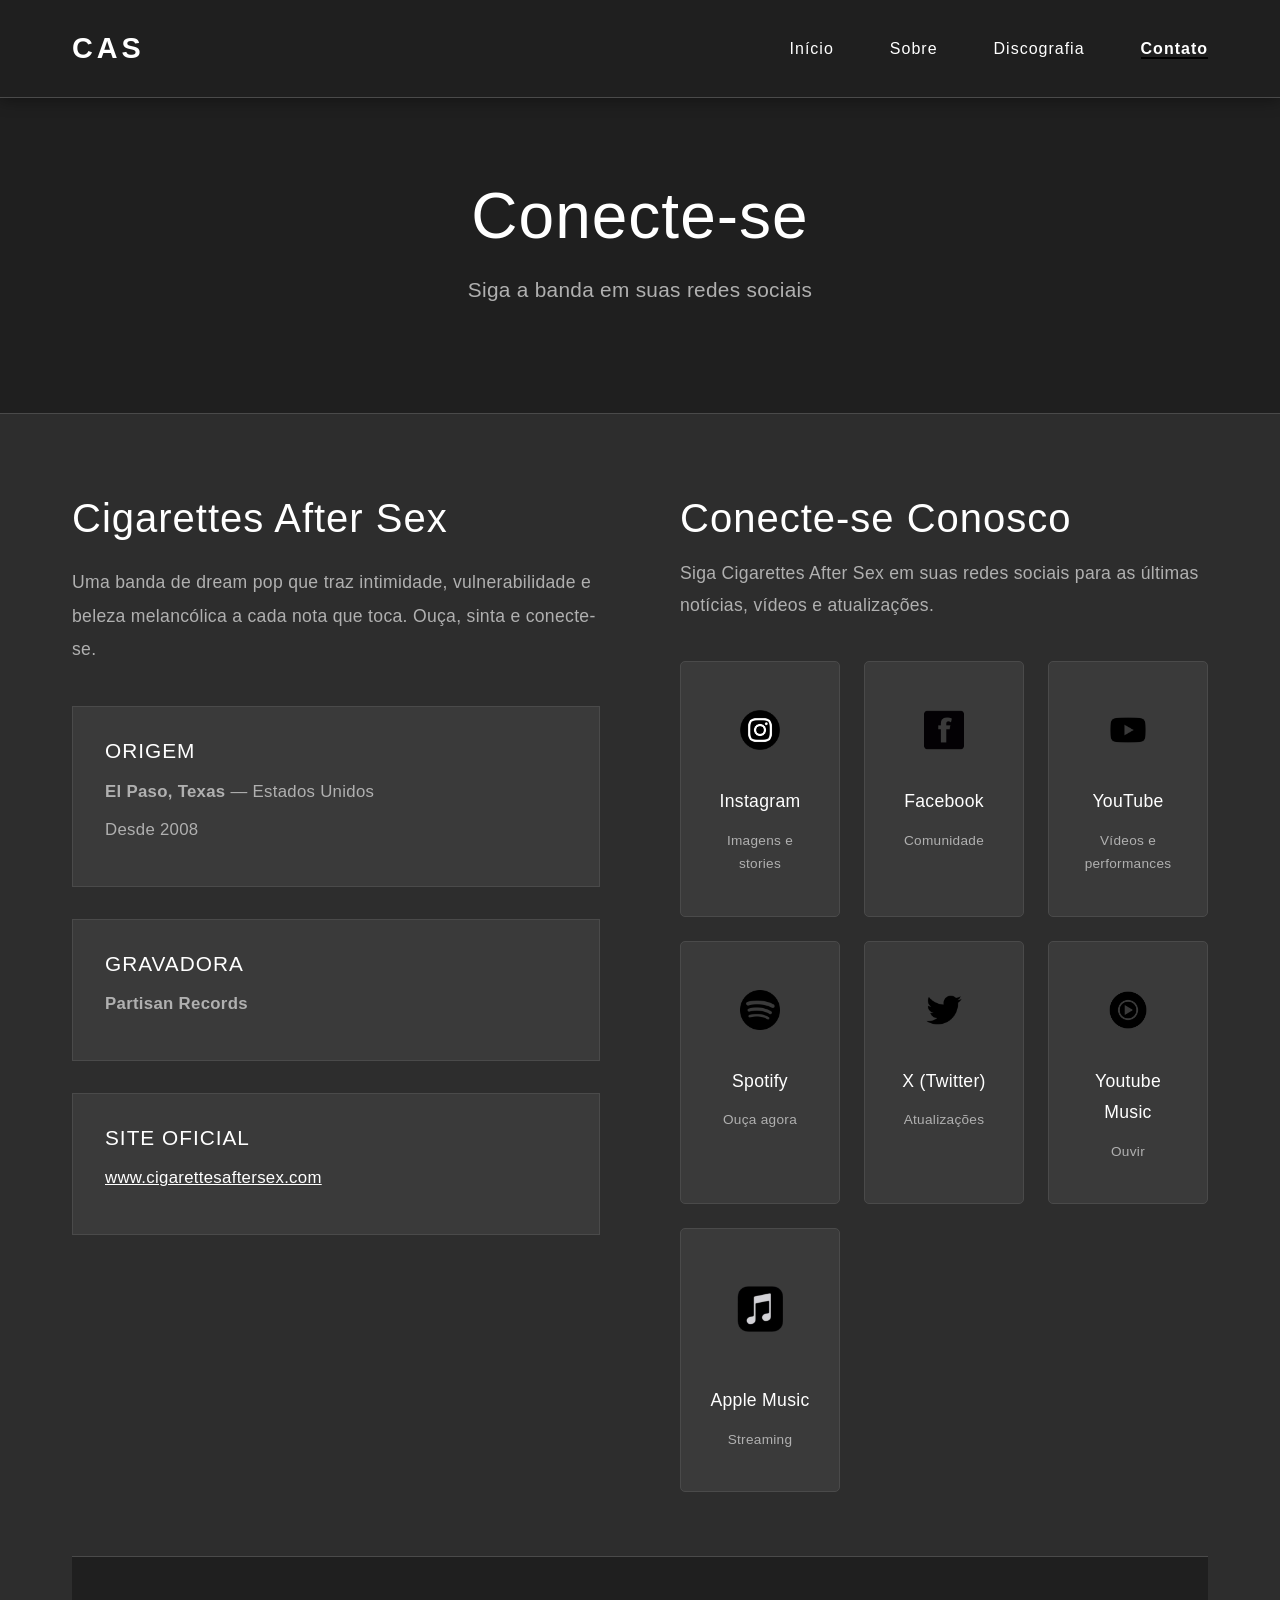
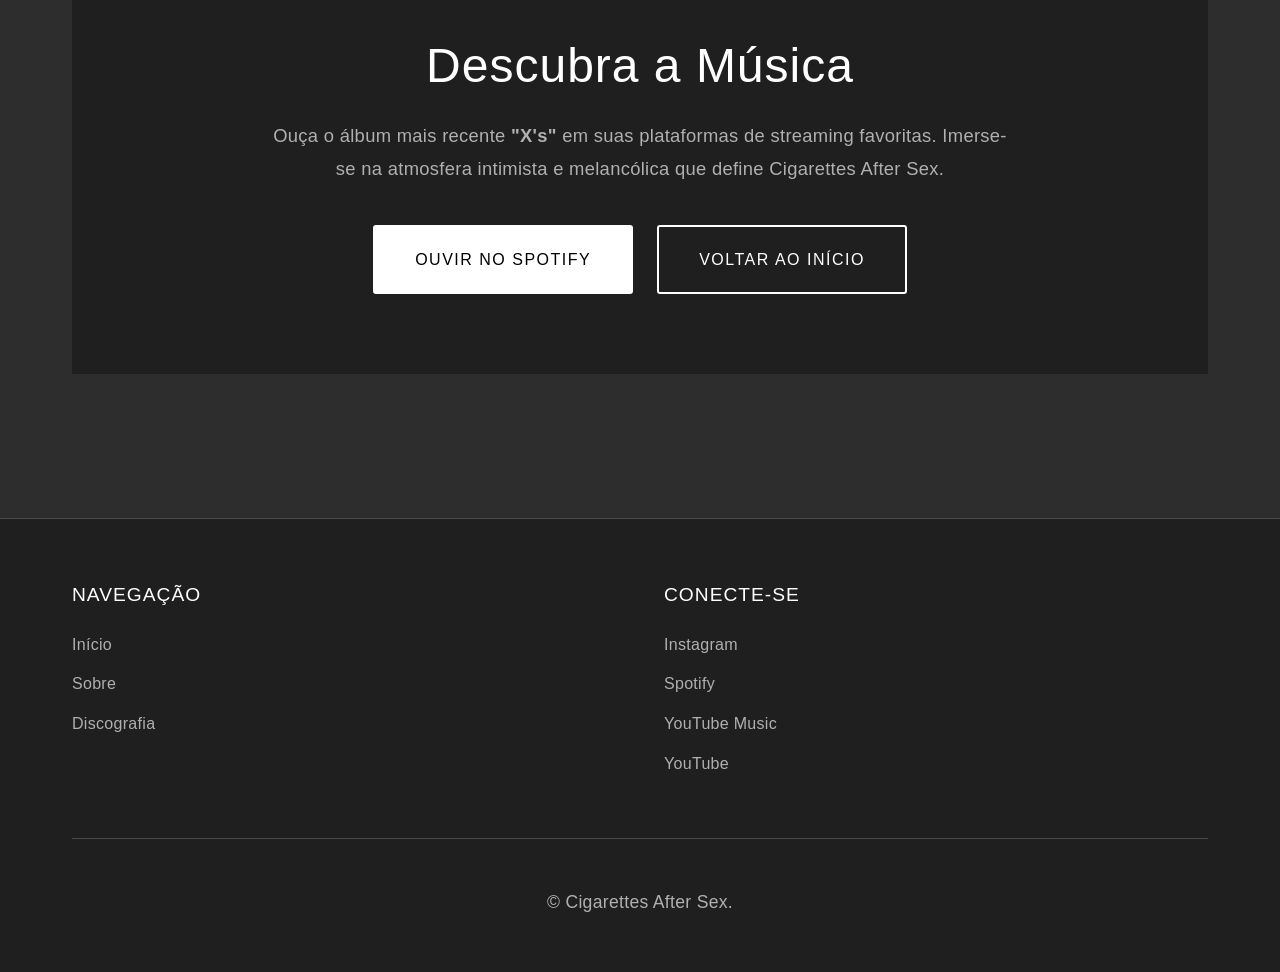
==== commit 1deb32b1: "Update contato.html" ====
--- a/contato.html
+++ b/contato.html
@@ -206,6 +206,24 @@
                             </span>
                         </a>
 
+                        <!-- YouTube Music -->
+                         <a href=""
+                            target="_blank"
+                            class="social-card">
+
+                            <div class="social-icon">
+                                <img src="img/youtubemusic.png"
+                                    alt="YouTube Music"
+                                    style="width: 40px; height: 40px;">
+                            </div>
+
+                            <p>Youtube Music</p>
+
+                            <span class="social-note">
+                                Ouvir
+                            </span>
+                        </a>
+
                         <!-- Apple Music -->
                         <a href="https://music.apple.com/br/artist/cigarettes-after-sex/1069739468"
                             target="_blank"
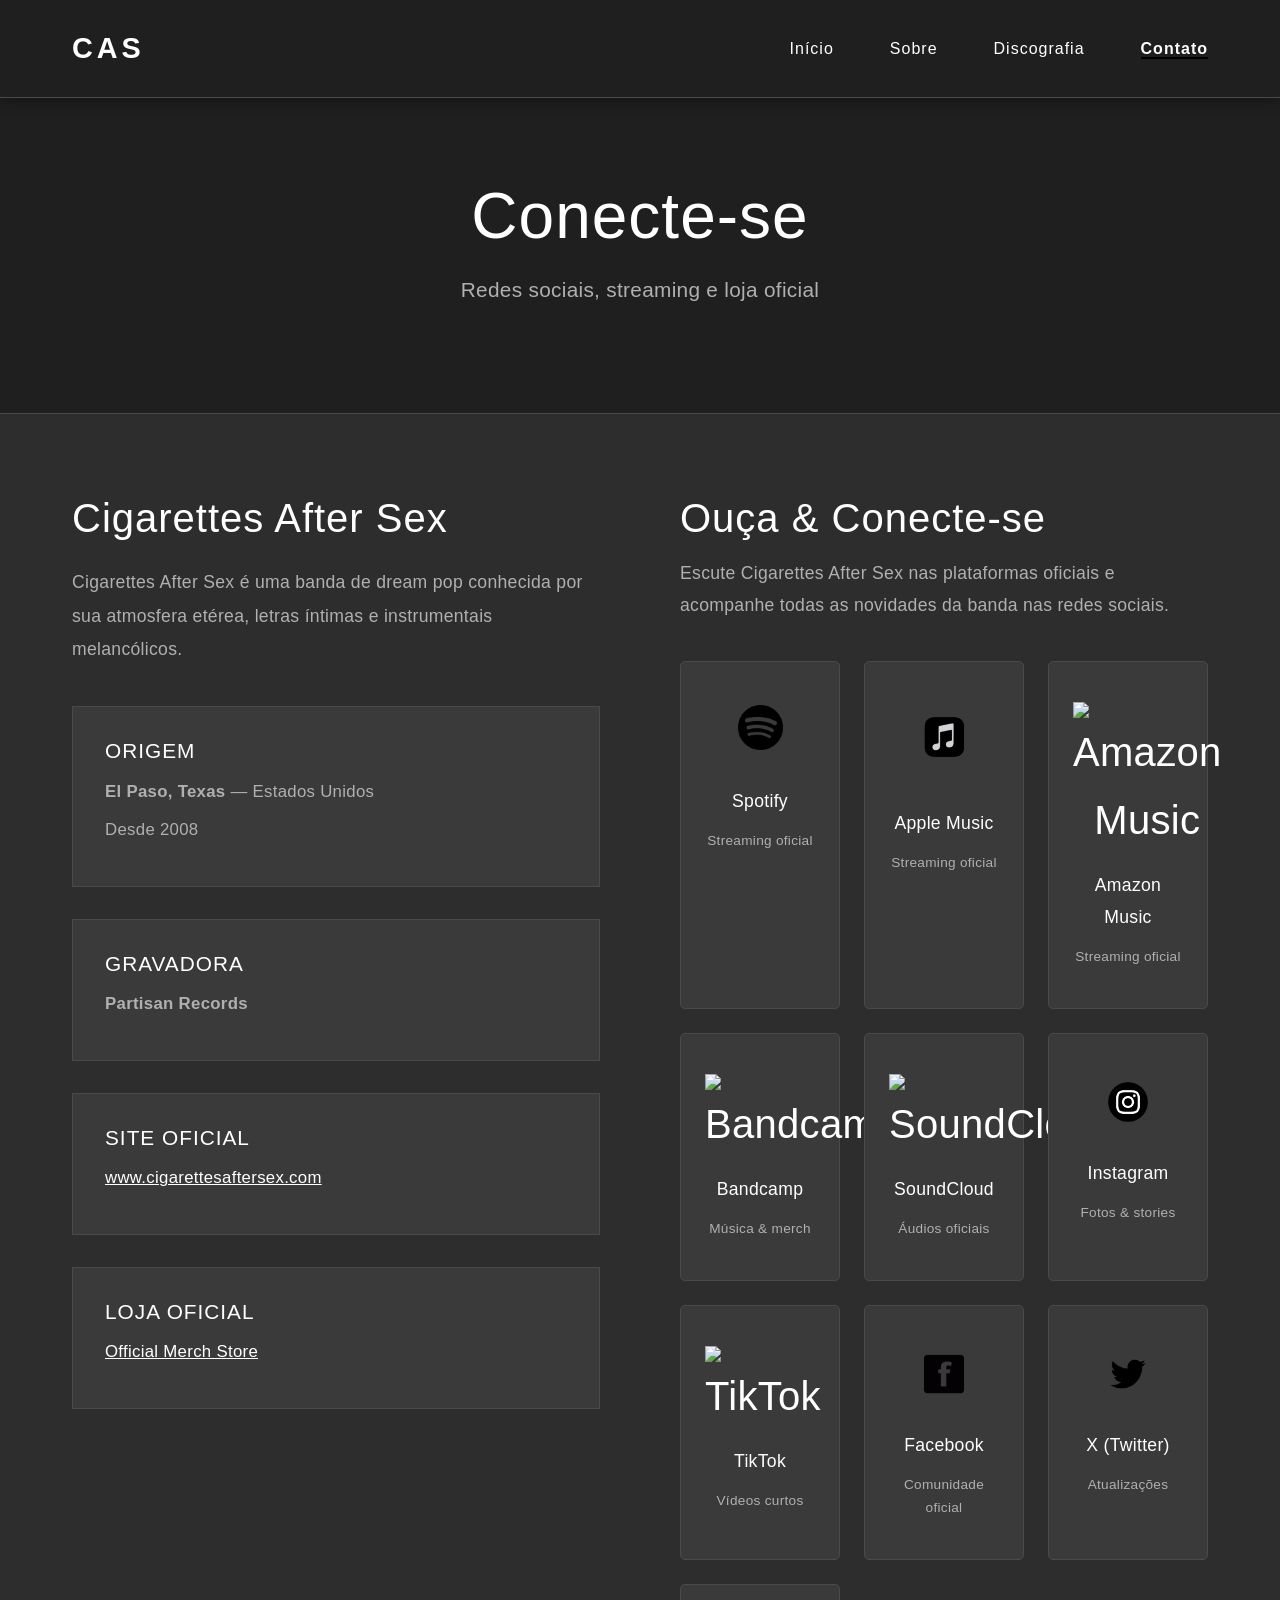
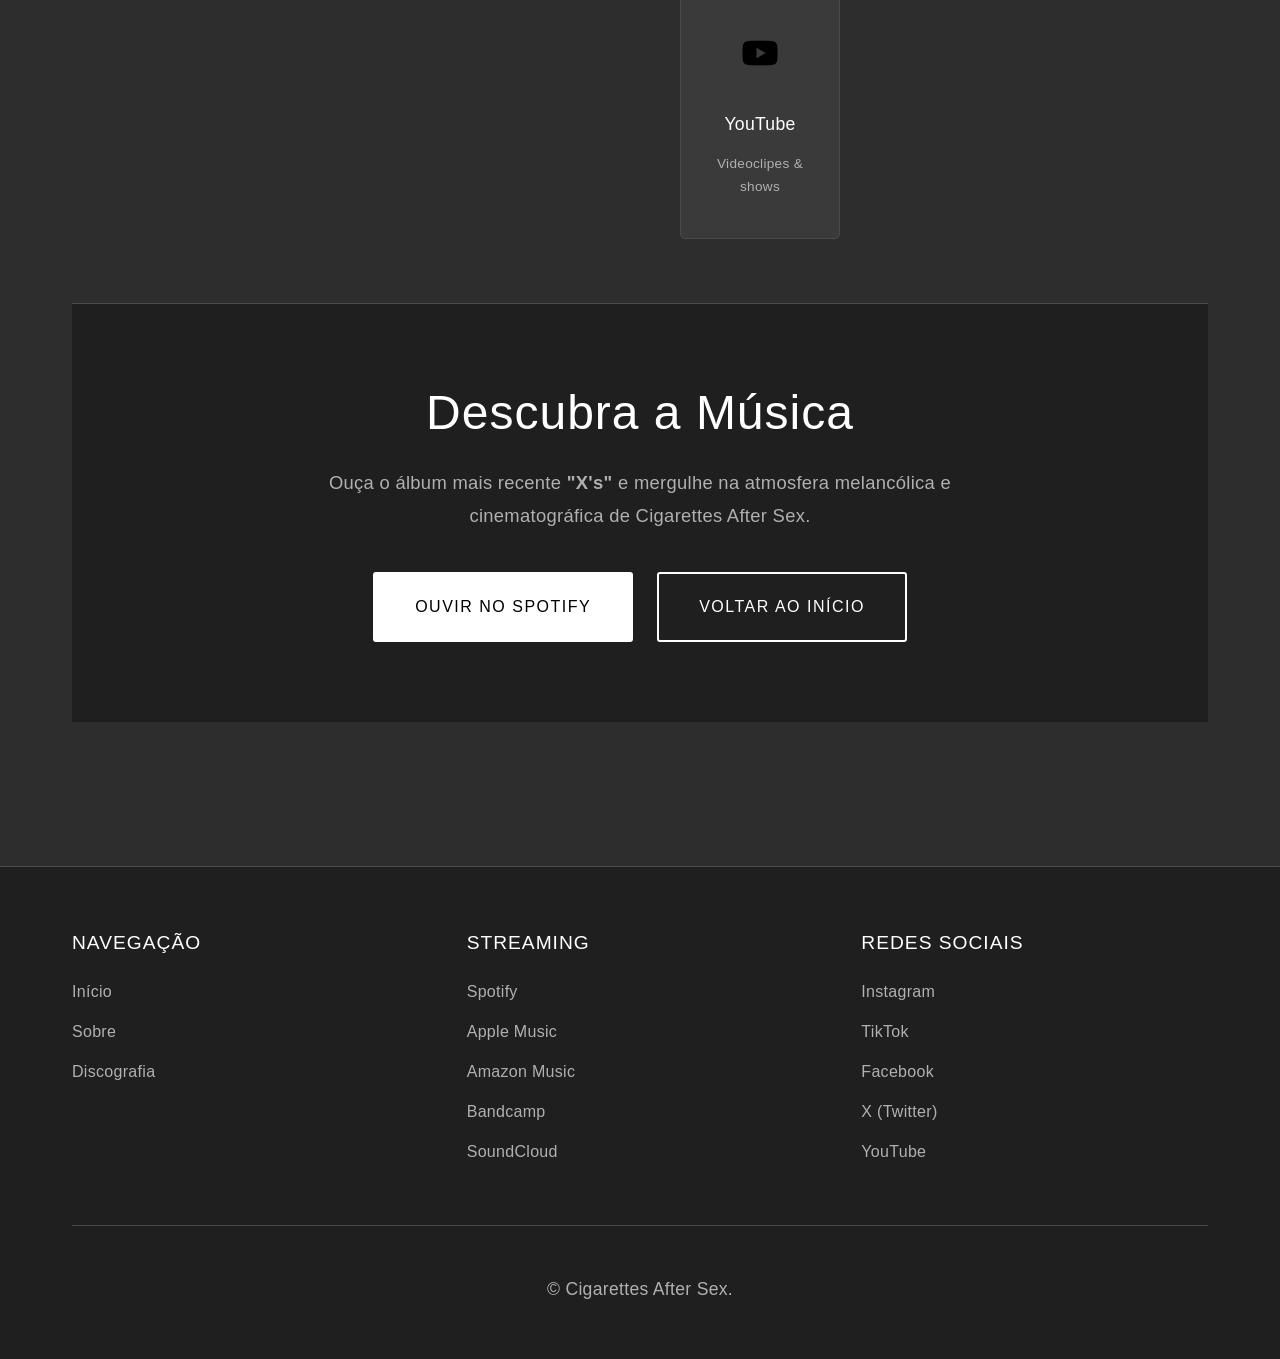
==== commit a1caeee3: "Update contato.html" ====
--- a/contato.html
+++ b/contato.html
@@ -4,6 +4,7 @@
 <head>
     <meta charset="UTF-8">
     <meta name="viewport" content="width=device-width, initial-scale=1.0">
+
     <title>Cigarettes After Sex - Música Etérea</title>
 
     <link rel="stylesheet" href="styles.css">
@@ -14,14 +15,16 @@
     <link href="https://fonts.googleapis.com/css2?family=Roboto:wght@400;700&display=swap"
         rel="stylesheet">
 
-    <link rel="icon" type="image/x-icon"
+    <link rel="icon"
+        type="image/x-icon"
         href="img/Capa de Cigarettes After Sex.jpg">
 </head>
 
 <body>
 
-    <!-- Navigation -->
+    <!-- NAVBAR -->
     <nav class="navbar">
+
         <div class="nav-container">
 
             <div class="logo">CAS</div>
@@ -40,37 +43,44 @@
             </ul>
 
         </div>
+
     </nav>
 
-    <!-- Page Header -->
+    <!-- HEADER -->
     <section class="page-header">
+
         <div class="container">
+
             <h1>Conecte-se</h1>
+
             <p class="subtitle">
-                Siga a banda em suas redes sociais
+                Redes sociais, streaming e loja oficial
             </p>
+
         </div>
+
     </section>
 
-    <!-- Content -->
+    <!-- MAIN -->
     <main class="container content-main">
 
         <section class="contact-section">
 
             <div class="contact-grid">
 
-                <!-- Info -->
+                <!-- INFO -->
                 <div class="contact-info">
 
                     <h2>Cigarettes After Sex</h2>
 
                     <p class="about-text">
-                        Uma banda de dream pop que traz intimidade,
-                        vulnerabilidade e beleza melancólica
-                        a cada nota que toca. Ouça, sinta e conecte-se.
+                        Cigarettes After Sex é uma banda de dream pop
+                        conhecida por sua atmosfera etérea, letras íntimas
+                        e instrumentais melancólicos.
                     </p>
 
                     <div class="info-box">
+
                         <h3>Origem</h3>
 
                         <p>
@@ -80,43 +90,160 @@
                         <p class="small-text">
                             Desde 2008
                         </p>
+
                     </div>
 
                     <div class="info-box">
+
                         <h3>Gravadora</h3>
 
                         <p>
                             <strong>Partisan Records</strong>
                         </p>
+
                     </div>
 
                     <div class="info-box">
+
                         <h3>Site Oficial</h3>
 
                         <p>
-                            <a href="https://www.cigarettesaftersex.com"
+                            <a href="https://www.cigarettesaftersex.com/"
                                 target="_blank"
                                 class="external-link">
+
                                 www.cigarettesaftersex.com
                             </a>
                         </p>
+
                     </div>
 
+                    <div class="info-box">
+
+                        <h3>Loja Oficial</h3>
+
+                        <p>
+                            <a href="https://cigarettesaftersex.forwardmerch.com/"
+                                target="_blank"
+                                class="external-link">
+
+                                Official Merch Store
+                            </a>
+                        </p>
+
+                    </div>
+
                 </div>
 
-                <!-- Redes -->
+                <!-- REDES -->
                 <div class="social-links">
 
-                    <h2>Conecte-se Conosco</h2>
+                    <h2>Ouça & Conecte-se</h2>
 
                     <p class="social-intro">
-                        Siga Cigarettes After Sex em suas redes sociais
-                        para as últimas notícias, vídeos e atualizações.
+                        Escute Cigarettes After Sex nas plataformas
+                        oficiais e acompanhe todas as novidades
+                        da banda nas redes sociais.
                     </p>
 
                     <div class="social-grid">
 
-                        <!-- Instagram -->
+                        <!-- SPOTIFY -->
+                        <a href="https://open.spotify.com/artist/1QAJqy2dA3ihHBFIHRphZj"
+                            target="_blank"
+                            class="social-card">
+
+                            <div class="social-icon">
+                                <img src="img/spotify.png"
+                                    alt="Spotify"
+                                    style="width: 45px; height: 45px;">
+                            </div>
+
+                            <p>Spotify</p>
+
+                            <span class="social-note">
+                                Streaming oficial
+                            </span>
+
+                        </a>
+
+                        <!-- APPLE MUSIC -->
+                        <a href="https://music.apple.com/br/artist/cigarettes-after-sex/1069739468"
+                            target="_blank"
+                            class="social-card">
+
+                            <div class="social-icon">
+                                <img src="img/applemusic.png"
+                                    alt="Apple Music"
+                                    style="width: 70px; height: 70px;">
+                            </div>
+
+                            <p>Apple Music</p>
+
+                            <span class="social-note">
+                                Streaming oficial
+                            </span>
+
+                        </a>
+
+                        <!-- AMAZON MUSIC -->
+                        <a href="https://music.amazon.com/artists/B01N8Q5SR9/cigarettes-after-sex"
+                            target="_blank"
+                            class="social-card">
+
+                            <div class="social-icon">
+                                <img src="img/amazonmusic.png"
+                                    alt="Amazon Music"
+                                    style="width: 45px; height: 45px;">
+                            </div>
+
+                            <p>Amazon Music</p>
+
+                            <span class="social-note">
+                                Streaming oficial
+                            </span>
+
+                        </a>
+
+                        <!-- BANDCAMP -->
+                        <a href="https://cigarettesaftersex.bandcamp.com/"
+                            target="_blank"
+                            class="social-card">
+
+                            <div class="social-icon">
+                                <img src="img/bandcamp.png"
+                                    alt="Bandcamp"
+                                    style="width: 45px; height: 45px;">
+                            </div>
+
+                            <p>Bandcamp</p>
+
+                            <span class="social-note">
+                                Música & merch
+                            </span>
+
+                        </a>
+
+                        <!-- SOUNDCLOUD -->
+                        <a href="https://soundcloud.com/cigarettesaftersex"
+                            target="_blank"
+                            class="social-card">
+
+                            <div class="social-icon">
+                                <img src="img/soundcloud.png"
+                                    alt="SoundCloud"
+                                    style="width: 45px; height: 45px;">
+                            </div>
+
+                            <p>SoundCloud</p>
+
+                            <span class="social-note">
+                                Áudios oficiais
+                            </span>
+
+                        </a>
+
+                        <!-- INSTAGRAM -->
                         <a href="https://www.instagram.com/cigsaftersex/"
                             target="_blank"
                             class="social-card">
@@ -130,11 +257,31 @@
                             <p>Instagram</p>
 
                             <span class="social-note">
-                                Imagens e stories
-                            </span>
-                        </a>
-
-                        <!-- Facebook -->
+                                Fotos & stories
+                            </span>
+
+                        </a>
+
+                        <!-- TIKTOK -->
+                        <a href="https://www.tiktok.com/@cigarettesaftersex"
+                            target="_blank"
+                            class="social-card">
+
+                            <div class="social-icon">
+                                <img src="img/tiktok.png"
+                                    alt="TikTok"
+                                    style="width: 40px; height: 40px;">
+                            </div>
+
+                            <p>TikTok</p>
+
+                            <span class="social-note">
+                                Vídeos curtos
+                            </span>
+
+                        </a>
+
+                        <!-- FACEBOOK -->
                         <a href="https://www.facebook.com/CigarettesAfterSex/"
                             target="_blank"
                             class="social-card">
@@ -148,11 +295,31 @@
                             <p>Facebook</p>
 
                             <span class="social-note">
-                                Comunidade
-                            </span>
-                        </a>
-
-                        <!-- YouTube -->
+                                Comunidade oficial
+                            </span>
+
+                        </a>
+
+                        <!-- X -->
+                        <a href="https://x.com/CigsAfterSexx"
+                            target="_blank"
+                            class="social-card">
+
+                            <div class="social-icon">
+                                <img src="img/twitter.png"
+                                    alt="X (Twitter)"
+                                    style="width: 40px; height: 40px;">
+                            </div>
+
+                            <p>X (Twitter)</p>
+
+                            <span class="social-note">
+                                Atualizações
+                            </span>
+
+                        </a>
+
+                        <!-- YOUTUBE -->
                         <a href="https://www.youtube.com/channel/UCqNxhPZoLJ81i5QaK4nqn8A"
                             target="_blank"
                             class="social-card">
@@ -166,83 +333,13 @@
                             <p>YouTube</p>
 
                             <span class="social-note">
-                                Vídeos e performances
-                            </span>
-                        </a>
-
-                        <!-- Spotify -->
-                        <a href="https://open.spotify.com/intl-pt/artist/1QAJqy2dA3ihHBFIHRphZj?si=LBuPsVwVQZmtWp7Cc4Pc-w"
-                            target="_blank"
-                            class="social-card">
-
-                            <div class="social-icon">
-                                <img src="img/spotify.png"
-                                    alt="Spotify"
-                                    style="width: 40px; height: 40px;">
-                            </div>
-
-                            <p>Spotify</p>
-
-                            <span class="social-note">
-                                Ouça agora
-                            </span>
-                        </a>
-
-                        <!-- Twitter -->
-                        <a href="https://x.com/CigsAfterSexx"
-                            target="_blank"
-                            class="social-card">
-
-                            <div class="social-icon">
-                                <img src="img/twitter.png"
-                                    alt="X (Twitter)"
-                                    style="width: 40px; height: 40px;">
-                            </div>
-
-                            <p>X (Twitter)</p>
-
-                            <span class="social-note">
-                                Atualizações
-                            </span>
-                        </a>
-
-                        <!-- YouTube Music -->
-                         <a href=""
-                            target="_blank"
-                            class="social-card">
-
-                            <div class="social-icon">
-                                <img src="img/youtubemusic.png"
-                                    alt="YouTube Music"
-                                    style="width: 40px; height: 40px;">
-                            </div>
-
-                            <p>Youtube Music</p>
-
-                            <span class="social-note">
-                                Ouvir
-                            </span>
-                        </a>
-
-                        <!-- Apple Music -->
-                        <a href="https://music.apple.com/br/artist/cigarettes-after-sex/1069739468"
-                            target="_blank"
-                            class="social-card">
-
-                            <div class="social-icon">
-                                <img src="img/applemusic.png"
-                                    alt="Apple Music"
-                                    style="width: 80px; height: 80px;">
-                            </div>
-
-                            <p>Apple Music</p>
-
-                            <span class="social-note">
-                                Streaming
-                            </span>
+                                Videoclipes & shows
+                            </span>
+
                         </a>
 
                     </div>
+
                 </div>
 
             </div>
@@ -259,14 +356,13 @@
                 <p>
                     Ouça o álbum mais recente
                     <strong>"X's"</strong>
-                    em suas plataformas de streaming favoritas.
-                    Imerse-se na atmosfera intimista e melancólica
-                    que define Cigarettes After Sex.
+                    e mergulhe na atmosfera melancólica
+                    e cinematográfica de Cigarettes After Sex.
                 </p>
 
                 <div class="cta-buttons">
 
-                    <a href="https://open.spotify.com/intl-pt/artist/1QAJqy2dA3ihHBFIHRphZj?si=LBuPsVwVQZmtWp7Cc4Pc-w"
+                    <a href="https://open.spotify.com/artist/1QAJqy2dA3ihHBFIHRphZj"
                         class="btn btn-primary"
                         target="_blank">
 
@@ -287,13 +383,14 @@
 
     </main>
 
-    <!-- Footer -->
+    <!-- FOOTER -->
     <footer class="footer">
 
         <div class="container">
 
             <div class="footer-content">
 
+                <!-- NAVEGAÇÃO -->
                 <div class="footer-section">
 
                     <h4>Navegação</h4>
@@ -306,13 +403,60 @@
 
                 </div>
 
+                <!-- STREAMING -->
                 <div class="footer-section">
 
-                    <h4>Conecte-se</h4>
+                    <h4>Streaming</h4>
 
                     <ul>
 
                         <li>
+                            <a href="https://open.spotify.com/artist/1QAJqy2dA3ihHBFIHRphZj"
+                                target="_blank">
+                                Spotify
+                            </a>
+                        </li>
+
+                        <li>
+                            <a href="https://music.apple.com/br/artist/cigarettes-after-sex/1069739468"
+                                target="_blank">
+                                Apple Music
+                            </a>
+                        </li>
+
+                        <li>
+                            <a href="https://music.amazon.com/artists/B01N8Q5SR9/cigarettes-after-sex"
+                                target="_blank">
+                                Amazon Music
+                            </a>
+                        </li>
+
+                        <li>
+                            <a href="https://cigarettesaftersex.bandcamp.com/"
+                                target="_blank">
+                                Bandcamp
+                            </a>
+                        </li>
+
+                        <li>
+                            <a href="https://soundcloud.com/cigarettesaftersex"
+                                target="_blank">
+                                SoundCloud
+                            </a>
+                        </li>
+
+                    </ul>
+
+                </div>
+
+                <!-- REDES -->
+                <div class="footer-section">
+
+                    <h4>Redes Sociais</h4>
+
+                    <ul>
+
+                        <li>
                             <a href="https://www.instagram.com/cigsaftersex/"
                                 target="_blank">
                                 Instagram
@@ -320,16 +464,23 @@
                         </li>
 
                         <li>
-                            <a href="https://open.spotify.com/intl-pt/artist/1QAJqy2dA3ihHBFIHRphZj?si=LBuPsVwVQZmtWp7Cc4Pc-w"
-                                target="_blank">
-                                Spotify
-                            </a>
-                        </li>
-
-                        <li>
-                            <a href="https://music.youtube.com/channel/UCIMuwfTAzgZ5Dg84TmYxYkA?si=B16FmtwAJySwI1j8"
-                                target="_blank">
-                                YouTube Music
+                            <a href="https://www.tiktok.com/@cigarettesaftersex"
+                                target="_blank">
+                                TikTok
+                            </a>
+                        </li>
+
+                        <li>
+                            <a href="https://www.facebook.com/CigarettesAfterSex/"
+                                target="_blank">
+                                Facebook
+                            </a>
+                        </li>
+
+                        <li>
+                            <a href="https://x.com/CigsAfterSexx"
+                                target="_blank">
+                                X (Twitter)
                             </a>
                         </li>
 
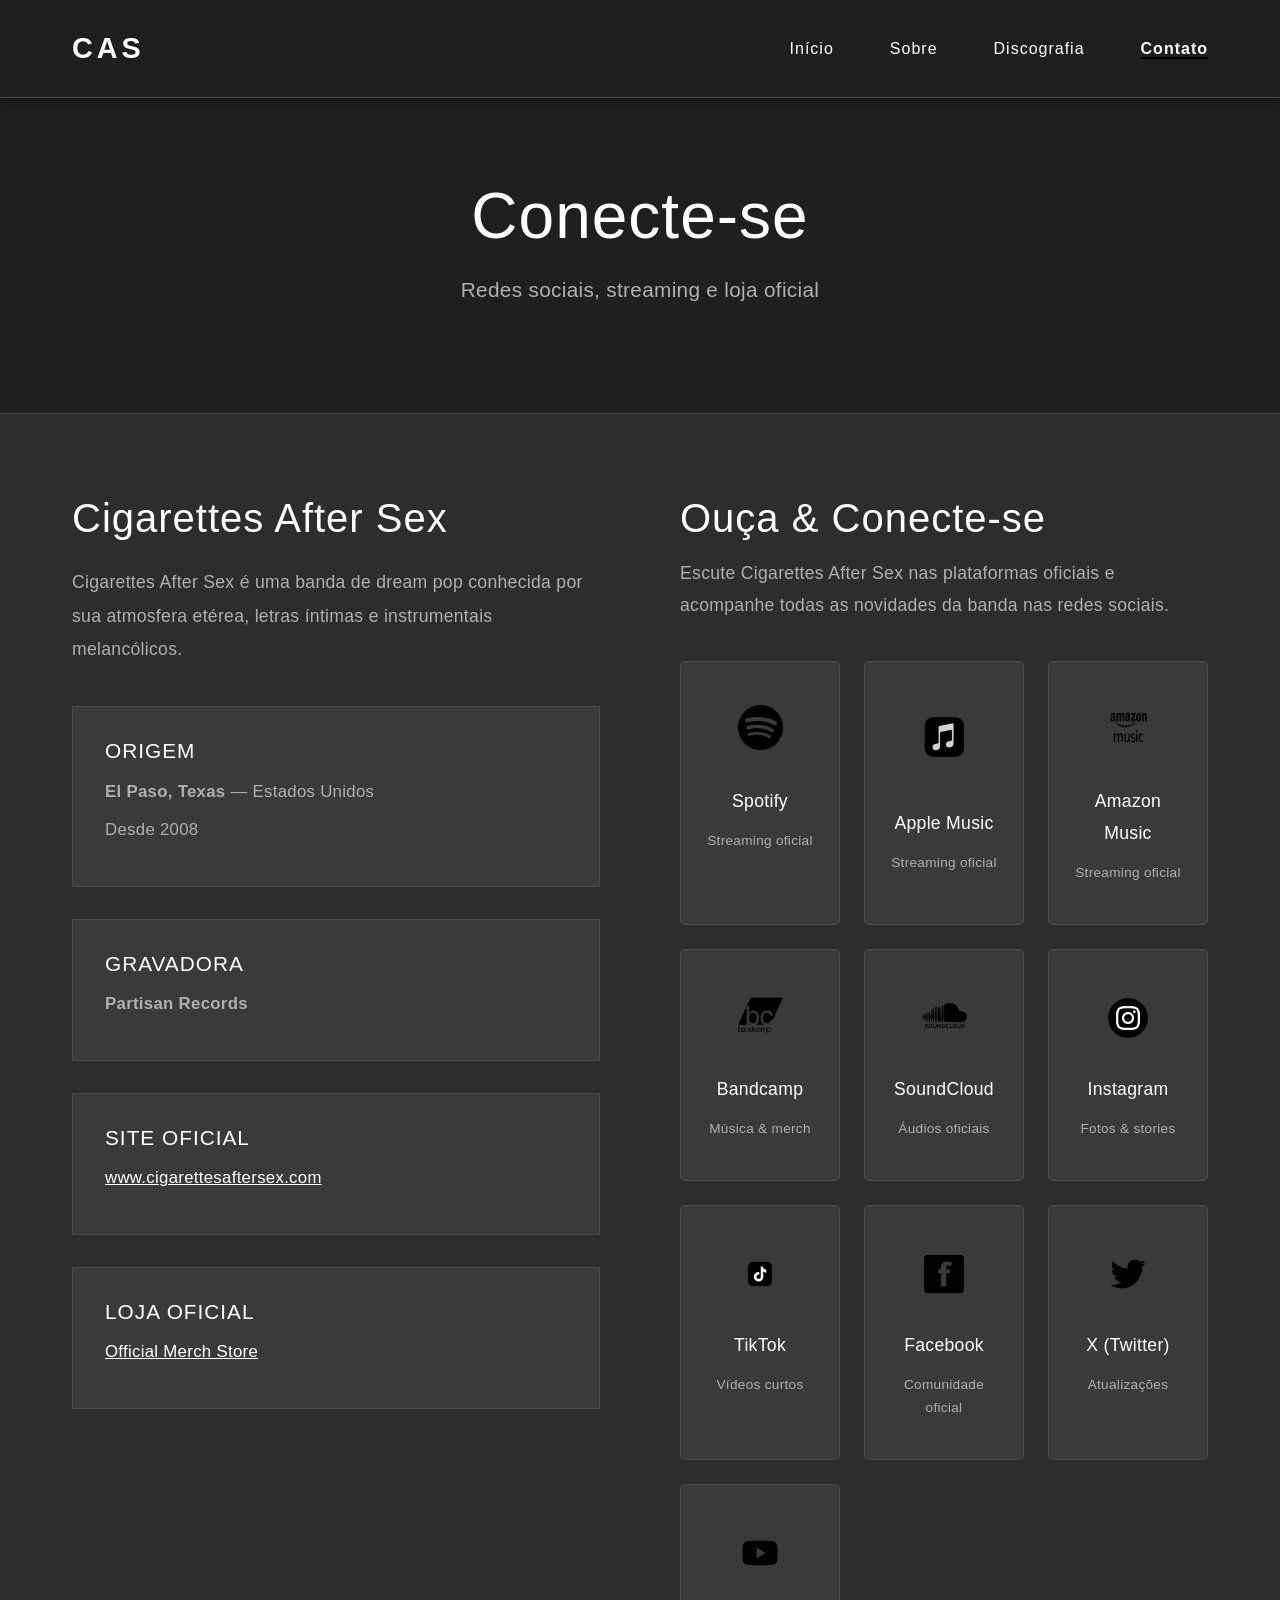
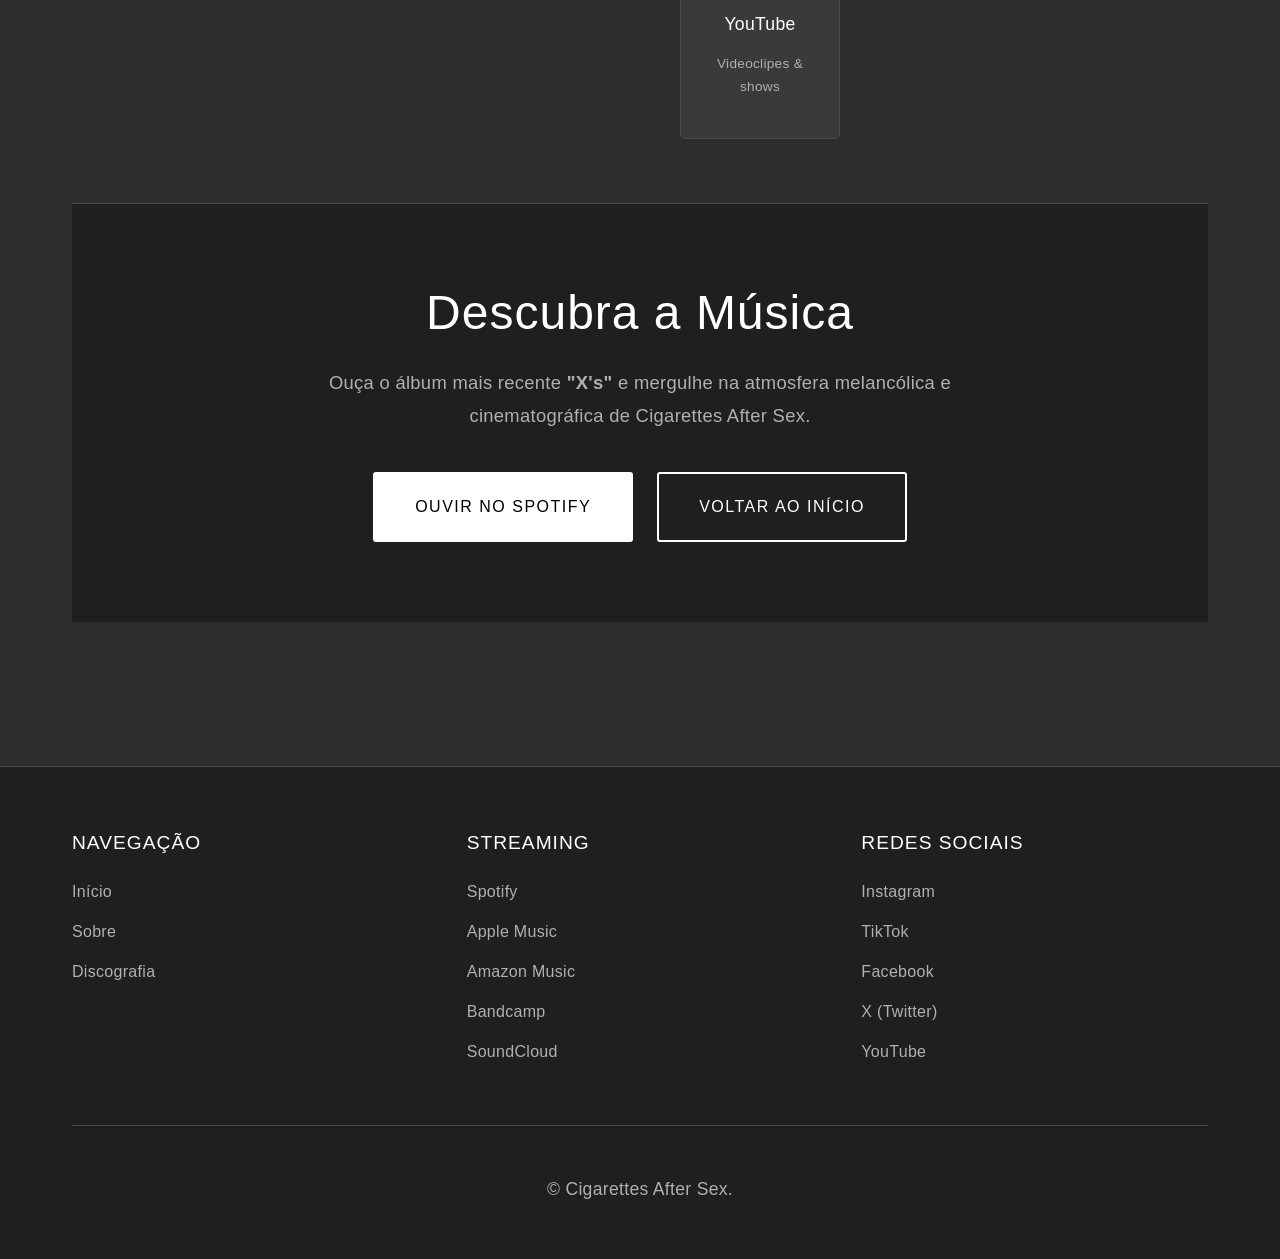
==== commit 04561696: "Update contato.html" ====
--- a/contato.html
+++ b/contato.html
@@ -15,9 +15,7 @@
     <link href="https://fonts.googleapis.com/css2?family=Roboto:wght@400;700&display=swap"
         rel="stylesheet">
 
-    <link rel="icon"
-        type="image/x-icon"
-        href="img/Capa de Cigarettes After Sex.jpg">
+     <link rel="icon" type="image/x-icon" href="img/caslogo.png">
 </head>
 
 <body>
